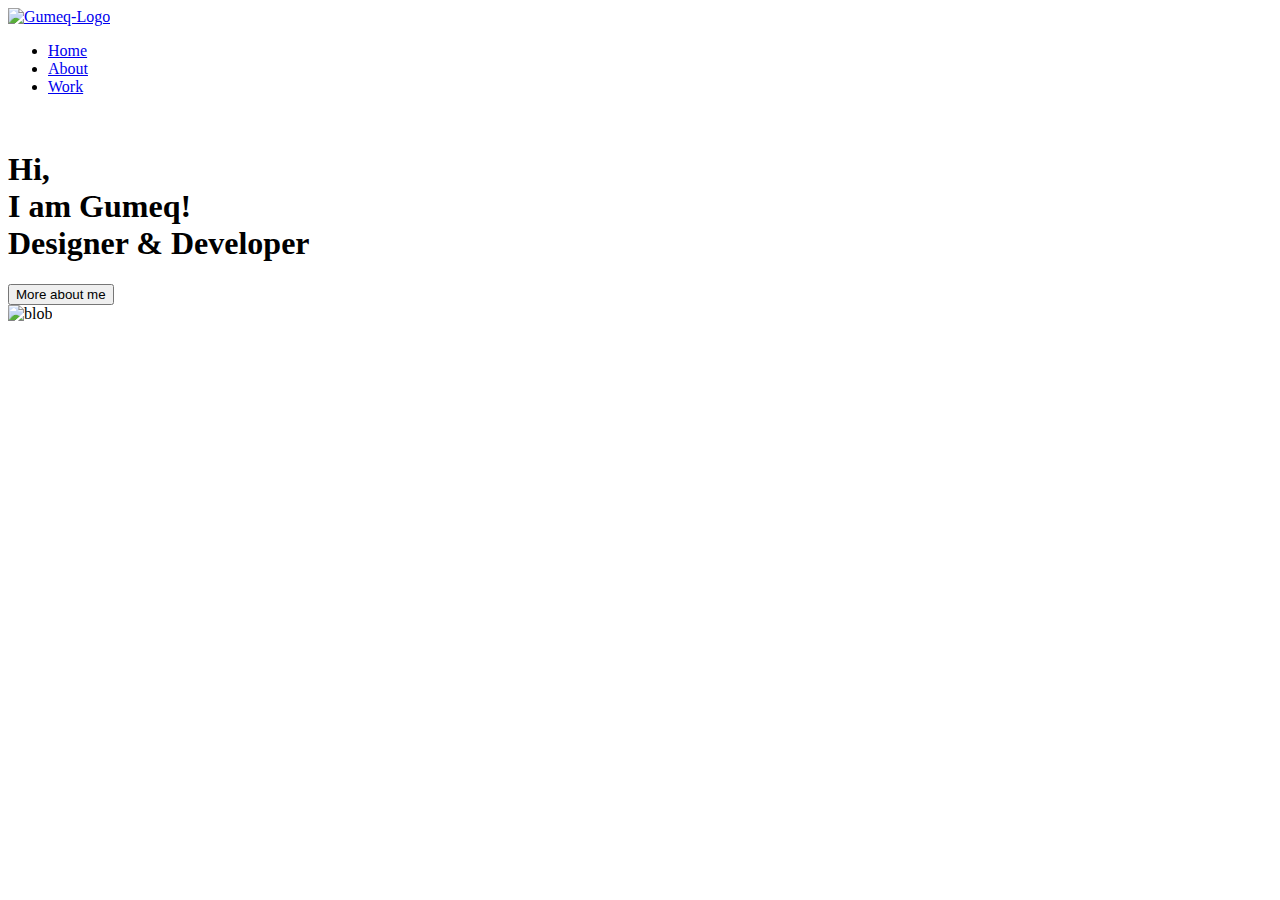
==== index.html @ 97b40e20 "creating index.html" ====
<!DOCTYPE html>
<html lang="en">
	<head>
		<meta charset="UTF-8" />
		<meta http-equiv="X-UA-Compatible" content="IE=edge" />
		<meta name="viewport" content="width=device-width, initial-scale=1.0" />
		<title>Document</title>
		<link rel="stylesheet" href="./css/style.css" />
		<link rel="preconnect" href="https://fonts.googleapis.com" />
		<link rel="preconnect" href="https://fonts.gstatic.com" crossorigin />
		<link
			href="https://fonts.googleapis.com/css2?family=Roboto:wght@300;400;500&display=swap"
			rel="stylesheet"
		/>
	</head>
	<body>
		<div class="container">
			<div class="navbar">
				<a href="./home.html"
					><img src="./photos/logo.png" alt="Gumeq-Logo" id="logo"
				/></a>
				<ul>
					<li>
						<a href="./index.html"> Home</a>
					</li>
					<li>
						<a href="./about.html">About</a>
					</li>
					<li>
						<a href="./work.html">Work</a>
					</li>
				</ul>
			</div>
			<br />
			<div class="main_content">
				<div>
					<h1>
						Hi,<br />I am
						<span id="gumeq">Gumeq</span>!<br />Designer & Developer
					</h1>
					<button
						id="learn"
						type="button"
						onclick="location.href='./about.html';"
					>
						More about me
					</button>
				</div>

				<img
					src="./photos/blob.png"
					alt="blob"
					id="blob"
					class="updown"
				/>
			</div>
		</div>

		<script>
			document.getElementById("learn");
		</script>
	</body>
</html>
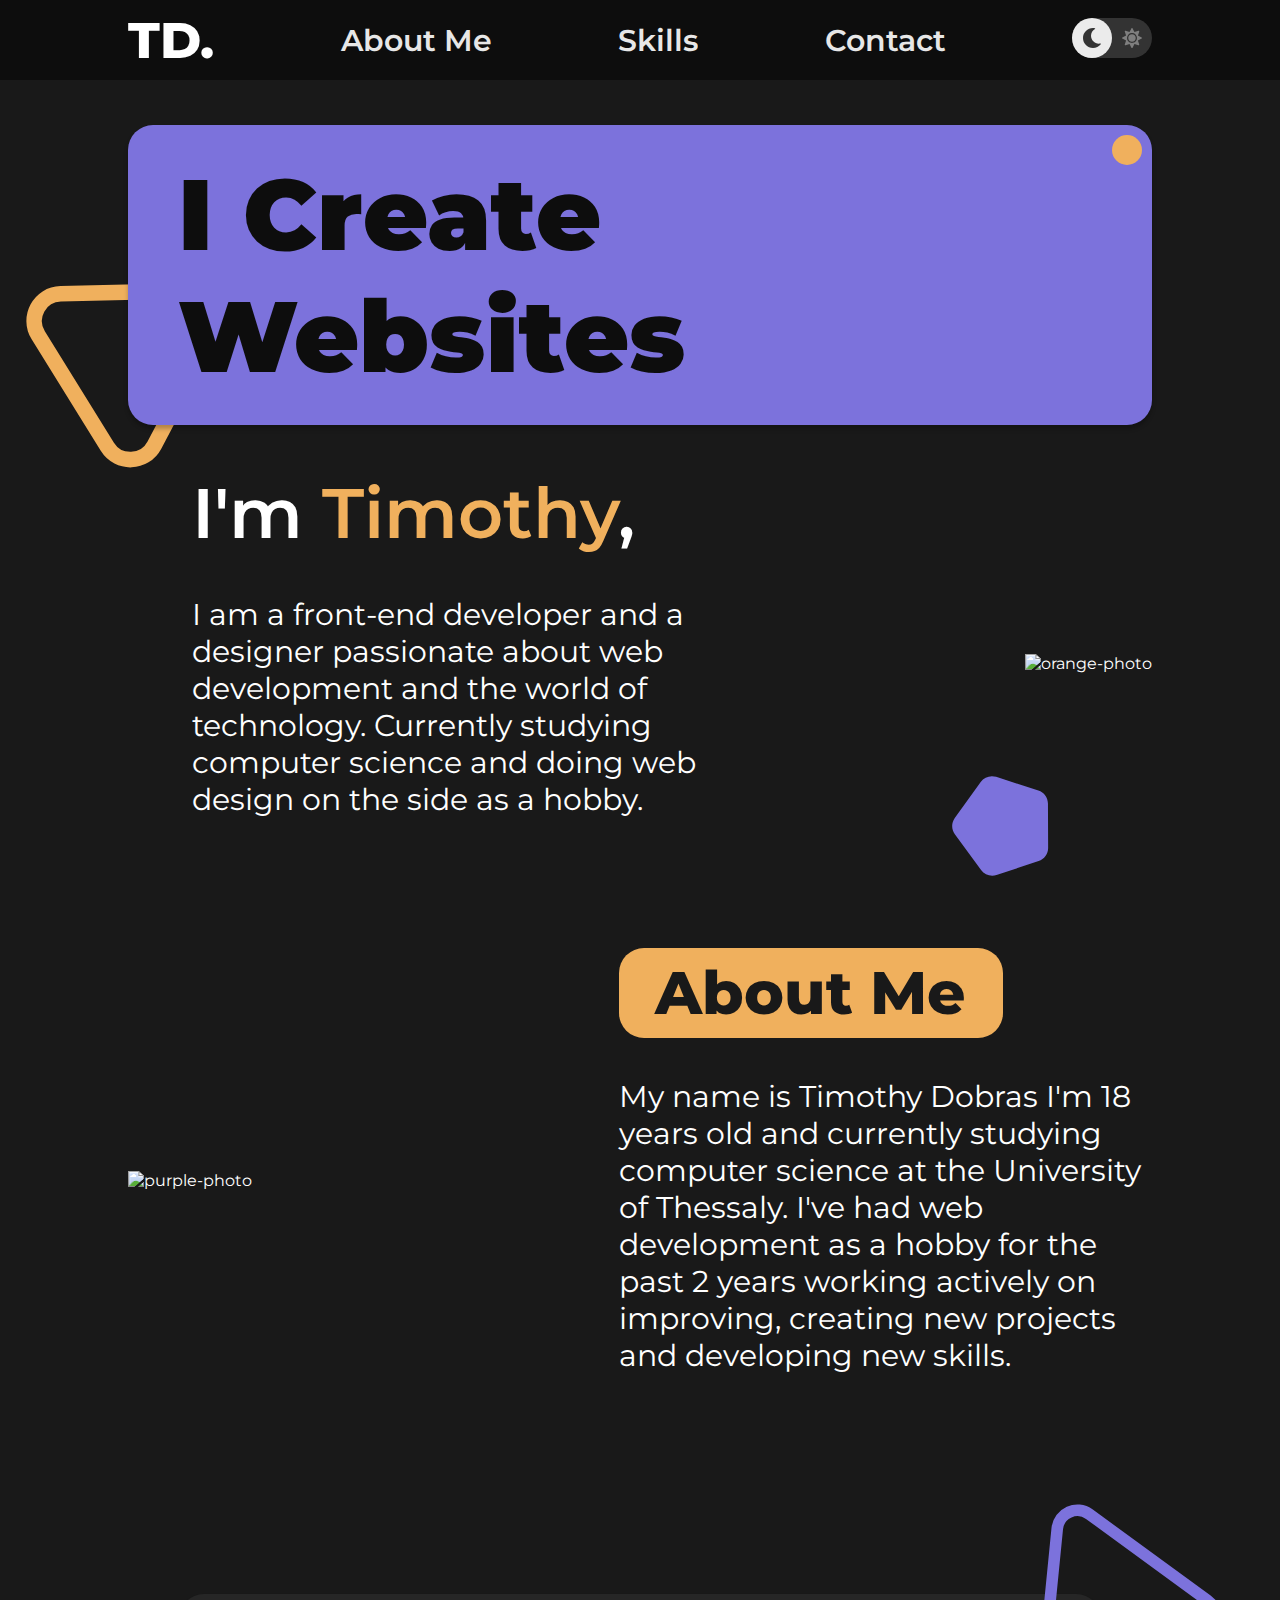
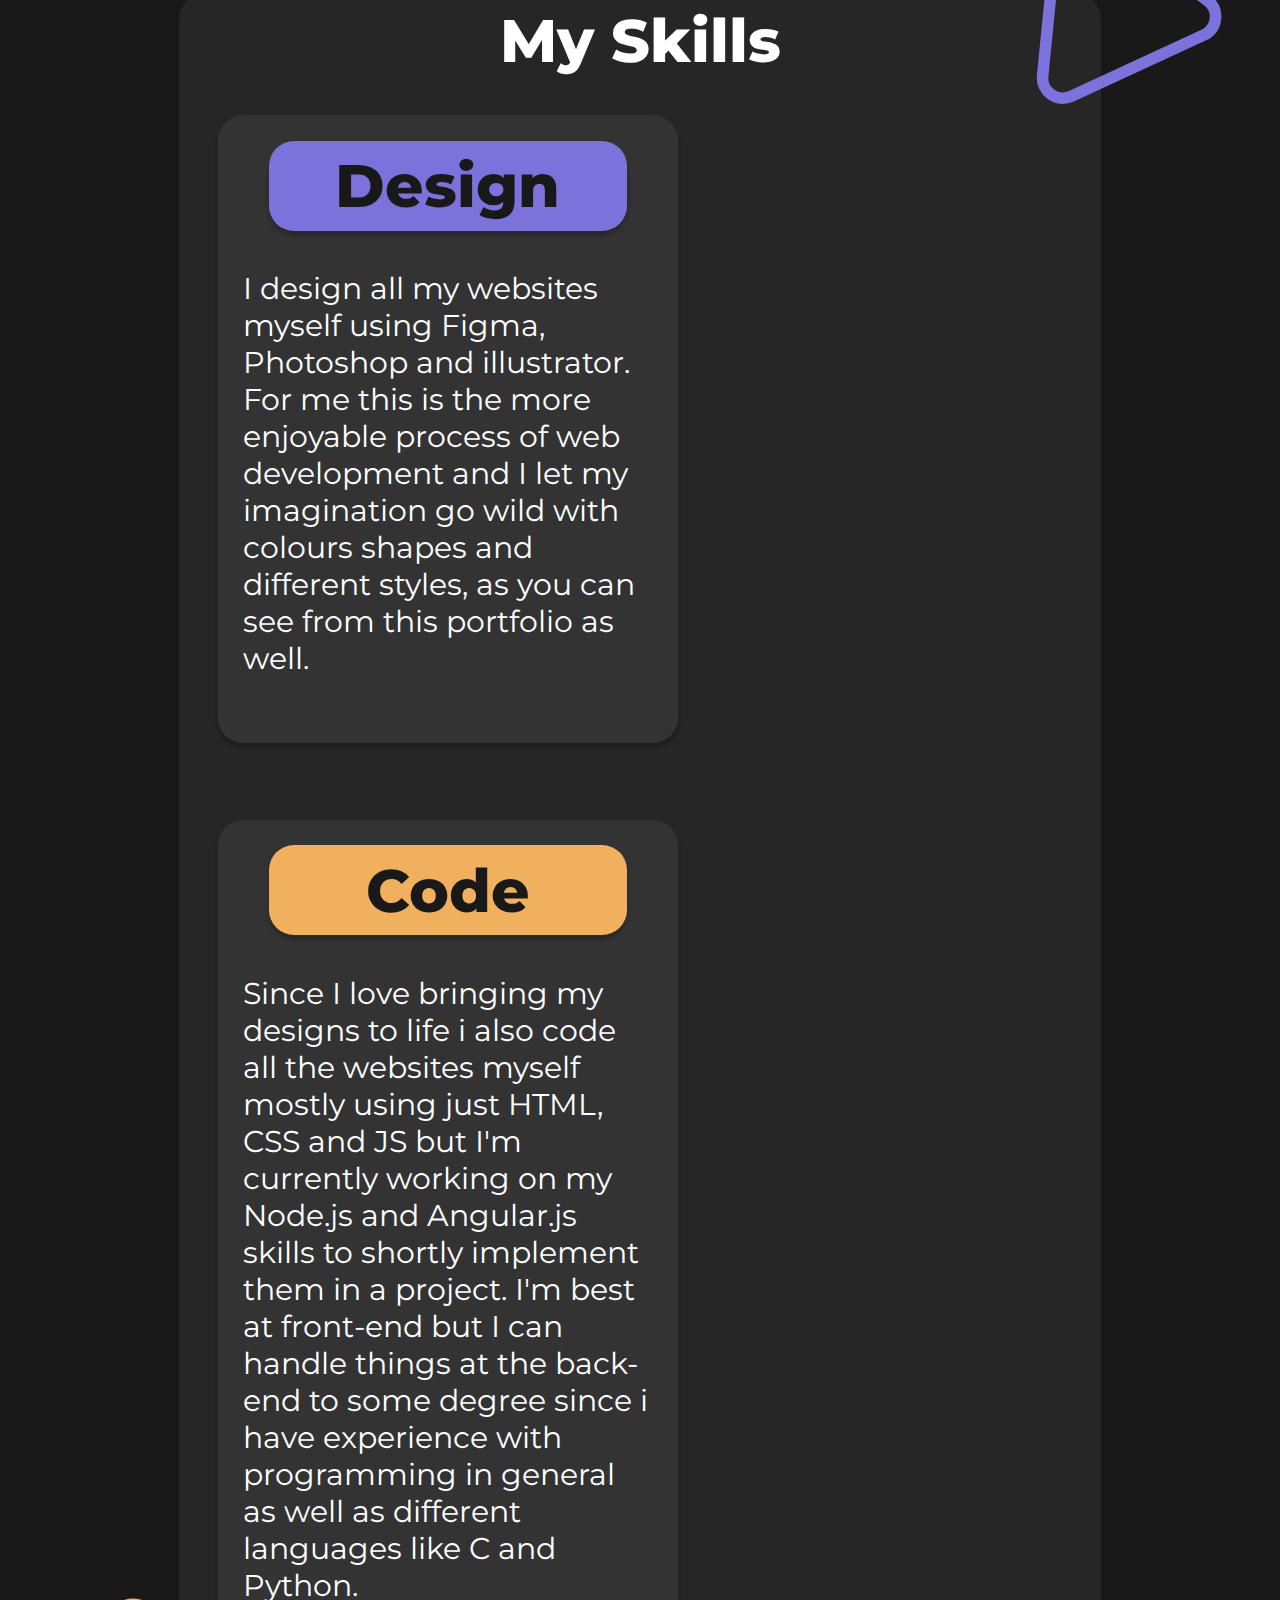
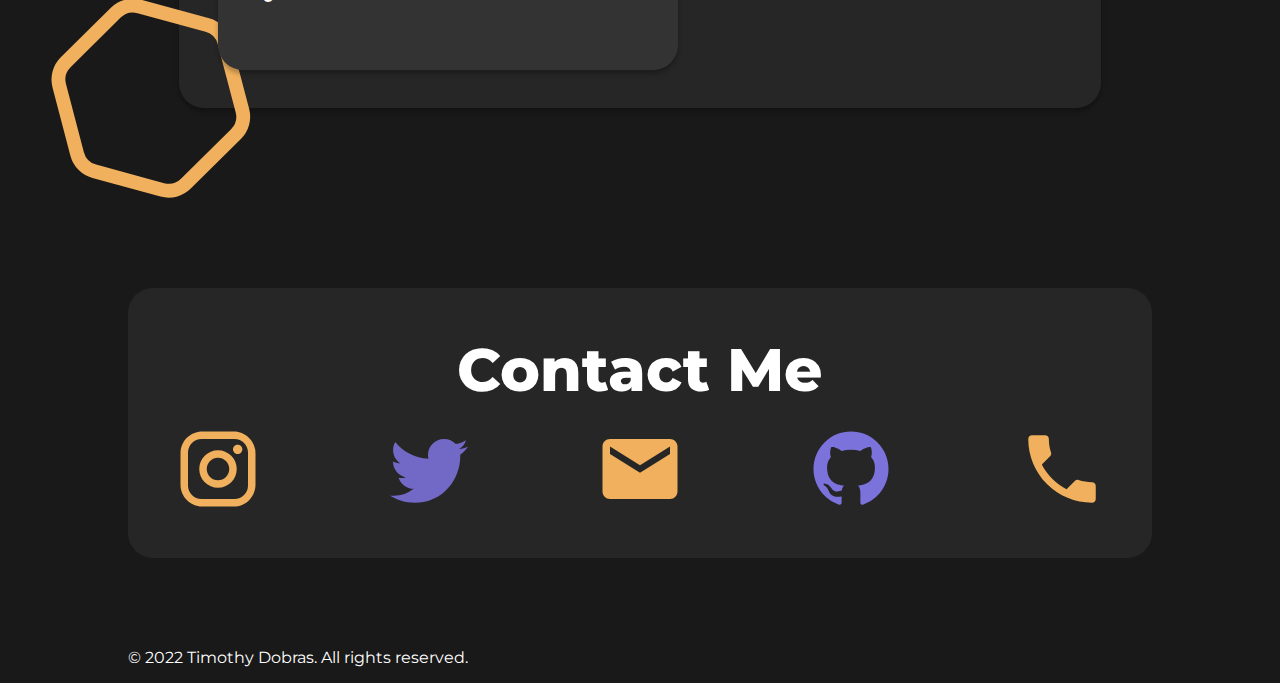
==== commit bc6bfb40: "Added some mobile versions" ====
--- a/index.html
+++ b/index.html
@@ -4,60 +4,203 @@
 		<meta charset="UTF-8" />
 		<meta http-equiv="X-UA-Compatible" content="IE=edge" />
 		<meta name="viewport" content="width=device-width, initial-scale=1.0" />
-		<title>Document</title>
-		<link rel="stylesheet" href="./css/style.css" />
+		<title>Timothy Dobras</title>
+		<link rel="stylesheet" href="style.css" />
 		<link rel="preconnect" href="https://fonts.googleapis.com" />
 		<link rel="preconnect" href="https://fonts.gstatic.com" crossorigin />
 		<link
-			href="https://fonts.googleapis.com/css2?family=Roboto:wght@300;400;500&display=swap"
+			href="https://fonts.googleapis.com/css2?family=Montserrat:ital,wght@0,100;0,200;0,300;0,400;0,500;0,600;0,700;0,800;0,900;1,100;1,200;1,300;1,400;1,500;1,600;1,700;1,800;1,900&display=swap"
 			rel="stylesheet"
 		/>
+		<meta name="viewport" content="width=device-width, initial-scale=1">
 	</head>
 	<body>
+		<img src="./dots.png" alt="dots" class="dots" />
+		<div class="navbar"id="top-of-page">
+			<div class="container flex-container">
+				<a href="#top-of-page" class="flex-item logo">TD.</a>
+				<a href="#about-me-link" class="flex-item nav-item">About Me</a>
+				<a href="#my-skills" class="flex-item nav-item">Skills</a>
+				<a href="#contact-me" class="flex-item nav-item">Contact</a>
+				<div class="dark-mode-switch">
+					<svg
+						width="80"
+						height="40"
+						viewBox="0 0 80 40"
+						fill="none"
+						xmlns="http://www.w3.org/2000/svg"
+					>
+						<rect width="80" height="40" rx="20" fill="black" />
+						<rect
+							width="80"
+							height="40"
+							rx="20"
+							fill="white"
+							fill-opacity="0.2"
+						/>
+						<path
+							d="M60.0005 16.25C57.934 16.25 56.2503 17.9336 56.2503 20C56.2503 22.0664 57.934 23.75 60.0005 23.75C62.067 23.75 63.7507 22.0664 63.7507 20C63.7507 17.9336 62.067 16.25 60.0005 16.25ZM69.626 19.3945L65.9266 17.5469L67.2352 13.625C67.411 13.0938 66.9071 12.5898 66.3797 12.7695L62.4576 14.0781L60.606 10.375C60.356 9.875 59.645 9.875 59.395 10.375L57.5472 14.0742L53.6213 12.7656C53.09 12.5898 52.5861 13.0937 52.7658 13.6211L54.0744 17.543L50.375 19.3945C49.875 19.6445 49.875 20.3555 50.375 20.6055L54.0744 22.4531L52.7658 26.3789C52.59 26.9102 53.0939 27.4141 53.6213 27.2344L57.5433 25.9258L59.3911 29.625C59.6411 30.125 60.3521 30.125 60.6021 29.625L62.4498 25.9258L66.3719 27.2344C66.9032 27.4102 67.4071 26.9062 67.2274 26.3789L65.9187 22.457L69.6181 20.6094C70.126 20.3555 70.126 19.6445 69.626 19.3945ZM63.5358 23.5352C61.5865 25.4844 58.4145 25.4844 56.4652 23.5352C54.5158 21.5859 54.5158 18.4141 56.4652 16.4648C58.4145 14.5156 61.5865 14.5156 63.5358 16.4648C65.4851 18.4141 65.4851 21.5859 63.5358 23.5352Z"
+							fill="#CCCCCC"
+							fill-opacity="0.5"
+						/>
+					</svg>
+					<svg
+						width="40"
+						height="40"
+						viewBox="0 0 40 40"
+						fill="none"
+						xmlns="http://www.w3.org/2000/svg"
+						id="active-switch"
+					>
+						<circle
+							cx="20"
+							cy="20"
+							r="20"
+							fill="white"
+							fill-opacity="0.9"
+						/>
+						<path
+							d="M21 30C24.0845 30 26.9015 28.5967 28.7679 26.2972C29.0439 25.957 28.7429 25.4601 28.3162 25.5413C23.4645 26.4653 19.0091 22.7454 19.0091 17.8478C19.0091 15.0266 20.5193 12.4324 22.9739 11.0355C23.3522 10.8202 23.2571 10.2466 22.8271 10.1672C22.2244 10.0561 21.6129 10.0001 21 10C15.4801 10 11 14.4731 11 20C11 25.5199 15.4731 30 21 30Z"
+							fill="#333333"
+						/>
+					</svg>
+				</div>
+			</div>
+		</div>
 		<div class="container">
-			<div class="navbar">
-				<a href="./home.html"
-					><img src="./photos/logo.png" alt="Gumeq-Logo" id="logo"
-				/></a>
-				<ul>
-					<li>
-						<a href="./index.html"> Home</a>
-					</li>
-					<li>
-						<a href="./about.html">About</a>
-					</li>
-					<li>
-						<a href="./work.html">Work</a>
-					</li>
-				</ul>
-			</div>
-			<br />
-			<div class="main_content">
-				<div>
-					<h1>
-						Hi,<br />I am
-						<span id="gumeq">Gumeq</span>!<br />Designer & Developer
-					</h1>
-					<button
-						id="learn"
-						type="button"
-						onclick="location.href='./about.html';"
-					>
-						More about me
-					</button>
-				</div>
-
+			<div class="purple-title">
+				<div class="main-title"><h1>I Create Websites</h1></div>
+				<svg
+					width="30"
+					height="30"
+					viewBox="0 0 30 30"
+					fill="none"
+					xmlns="http://www.w3.org/2000/svg"
+					class="orange-circle"
+				>
+					<circle
+						id="orange-ball"
+						cx="15"
+						cy="15"
+						r="15"
+						fill="#F0B05D"
+					/>
+				</svg>
+				<svg
+					width="258"
+					height="239"
+					viewBox="0 0 258 239"
+					fill="none"
+					xmlns="http://www.w3.org/2000/svg"
+					id="yellow-triangle"
+				>
+					<path
+						d="M243.388 62.2545C255.816 38.6365 238.298 10.3567 211.617 10.9649L44.7514 14.7683C17.6876 15.3852 1.53957 45.1769 15.795 68.1902L104.935 212.094C119.19 235.107 153.056 233.918 165.662 209.961L243.388 62.2545Z"
+						fill="#191919"
+						stroke="#F0B05D"
+						stroke-width="20"
+					/>
+				</svg>
+			</div>
+			<div class="main-info">
+				<div class="orange-text">
+					<h3>I'm <span id="name">Timothy</span>,</h2>
+					<h4 class="small-desc">
+						I am a front-end developer and a designer passionate
+						about web development and the world of technology.
+						Currently studying computer science and doing web design
+						on the side as a hobby.
+					</h4>
+				</div>
 				<img
-					src="./photos/blob.png"
-					alt="blob"
-					id="blob"
-					class="updown"
+					src="./Orange Photo.png"
+					alt="orange-photo"
+					id="orange-photo"
 				/>
-			</div>
+				<svg
+					width="175"
+					height="181"
+					viewBox="0 0 175 181"
+					fill="none"
+					xmlns="http://www.w3.org/2000/svg"
+					id="purple-pentagon"
+				>
+					<path
+						d="M52.5767 10.7443C58.9116 1.94845 70.1931 -1.76289 80.5128 1.55398L156.953 26.1226C167.257 29.4345 174.26 39.001 174.303 49.8243L174.621 130.194C174.664 141.028 167.725 150.656 157.434 154.042L81.2107 179.117C70.9198 182.503 59.6195 178.875 53.2223 170.132L5.76312 105.27C-0.628125 96.5348 -0.672661 84.6792 5.65277 75.8965L52.5767 10.7443Z"
+						fill="#7C72DC"
+					/>
+				</svg>
+			</div>
+			<div class="about-me" id="about-me-link">
+				<img src="./Purple Photo.png" alt="purple-photo" class="purple-photo"/>
+				<div class="about-me-text">
+					<div class="about-me-title">
+						<h2>About Me</h2>
+					</div>
+					<h4>
+						My name is Timothy Dobras I'm 18 years old and currently studying computer science at the University of Thessaly. I've had web development as a hobby for the past 2 years working actively on improving, creating new projects and developing new skills.
+					</h4>
+				</div>
+			</div>
+			<div class="my-skills" id="my-skills">
+				<h2 id= "skills">My Skills</h2>
+				<svg width="319" height="345" viewBox="0 0 319 345" fill="none" xmlns="http://www.w3.org/2000/svg" id="triangle-purple">
+<path d="M60.071 331.616L288.461 226.044C312.687 214.846 315.968 181.743 294.413 166.006L91.1976 17.6456C69.3335 1.68342 38.4015 15.5222 35.7308 42.4609L10.5563 296.393C7.88559 323.332 35.4984 342.975 60.071 331.616Z" stroke="#7C72DC" stroke-width="20"/>
+</svg>
+<svg width="286" height="287" viewBox="0 0 286 287" fill="none" xmlns="http://www.w3.org/2000/svg"id="orange-hexagon">
+<path d="M223.853 38.8397L126.302 12.1634C114.24 8.86507 101.336 12.252 92.4483 21.0483L20.5706 92.1916C11.6834 100.988 8.16415 113.857 11.3384 125.952L37.0115 223.772C40.1858 235.866 49.5713 245.349 61.6328 248.647L159.184 275.324C171.245 278.622 184.15 275.235 193.037 266.439L264.915 195.295C273.802 186.499 277.321 173.629 274.147 161.535L248.474 63.7152C245.3 51.6205 235.914 42.138 223.853 38.8397Z" stroke="#F0B05D" stroke-width="20"/>
+</svg>
+				<div class="cards">
+					<div class="card">
+						<div class="design">
+							<h2>Design</h2>
+						</div>
+						<h4>
+								I design all my websites myself using Figma, Photoshop and illustrator. For me this is the more enjoyable process of web development and I let my imagination go wild with colours shapes and different styles, as you can see from this portfolio as well.
+							</h4>
+					</div>
+					<div class="card">
+						<div class="code">
+							<h2>Code</h2>
+						</div>
+						<h4>
+								Since I love bringing my designs to life i also code all the websites myself mostly using just HTML, CSS and JS but I'm currently working on my Node.js and Angular.js skills to shortly implement them in a project.
+								I'm best at front-end but I can handle things at the back-end to some degree since i have experience with programming in general as well as different languages like C and Python.
+							</h4>
+					</div>
+				</div>
+			</div>
+			<div class="contact" id="contact-me">
+				<h2 id="contact">Contact Me</h2>
+				<div class="socials">
+					<a href="https://www.instagram.com/timos_dobras/" target="_blank">
+						<svg width="200" height="200" viewBox="0 0 200 200" fill="none" xmlns="http://www.w3.org/2000/svg" class="social">
+<path d="M65 16.6667H135C161.667 16.6667 183.333 38.3334 183.333 65.0001V135C183.333 147.819 178.241 160.113 169.177 169.177C160.113 178.241 147.819 183.333 135 183.333H65C38.3333 183.333 16.6667 161.667 16.6667 135V65.0001C16.6667 52.1813 21.7589 39.8875 30.8232 30.8233C39.8874 21.759 52.1812 16.6667 65 16.6667V16.6667ZM63.3333 33.3334C55.3768 33.3334 47.7462 36.4941 42.1201 42.1202C36.494 47.7463 33.3333 55.3769 33.3333 63.3334V136.667C33.3333 153.25 46.75 166.667 63.3333 166.667H136.667C144.623 166.667 152.254 163.506 157.88 157.88C163.506 152.254 166.667 144.623 166.667 136.667V63.3334C166.667 46.7501 153.25 33.3334 136.667 33.3334H63.3333ZM143.75 45.8334C146.513 45.8334 149.162 46.9309 151.116 48.8844C153.069 50.8379 154.167 53.4874 154.167 56.2501C154.167 59.0128 153.069 61.6623 151.116 63.6158C149.162 65.5693 146.513 66.6668 143.75 66.6668C140.987 66.6668 138.338 65.5693 136.384 63.6158C134.431 61.6623 133.333 59.0128 133.333 56.2501C133.333 53.4874 134.431 50.8379 136.384 48.8844C138.338 46.9309 140.987 45.8334 143.75 45.8334ZM100 58.3334C111.051 58.3334 121.649 62.7233 129.463 70.5373C137.277 78.3513 141.667 88.9494 141.667 100C141.667 111.051 137.277 121.649 129.463 129.463C121.649 137.277 111.051 141.667 100 141.667C88.9493 141.667 78.3512 137.277 70.5372 129.463C62.7232 121.649 58.3333 111.051 58.3333 100C58.3333 88.9494 62.7232 78.3513 70.5372 70.5373C78.3512 62.7233 88.9493 58.3334 100 58.3334V58.3334ZM100 75.0001C93.3696 75.0001 87.0107 77.634 82.3223 82.3224C77.6339 87.0108 75 93.3697 75 100C75 106.631 77.6339 112.989 82.3223 117.678C87.0107 122.366 93.3696 125 100 125C106.63 125 112.989 122.366 117.678 117.678C122.366 112.989 125 106.631 125 100C125 93.3697 122.366 87.0108 117.678 82.3224C112.989 77.634 106.63 75.0001 100 75.0001Z" fill="#F0B05D"/>
+</svg>
+</a>
+					<a href="https://twitter.com/gumektv" target="_blank">
+						<svg width="200" height="200" viewBox="0 0 200 200" fill="none" xmlns="http://www.w3.org/2000/svg" class="social">
+<path d="M187.167 49.9999C180.75 52.9166 173.833 54.8333 166.667 55.7499C174 51.3333 179.667 44.3333 182.333 35.9166C175.417 40.0833 167.75 42.9999 159.667 44.6666C153.083 37.4999 143.833 33.3333 133.333 33.3333C113.75 33.3333 97.75 49.3333 97.75 69.0833C97.75 71.9166 98.0833 74.6666 98.6667 77.2499C69 75.7499 42.5833 61.4999 25 39.9166C21.9167 45.1666 20.1667 51.3333 20.1667 57.8333C20.1667 70.2499 26.4167 81.2499 36.0833 87.4999C30.1667 87.4999 24.6667 85.8333 19.8333 83.3333V83.5832C19.8333 100.917 32.1667 115.417 48.5 118.667C43.2561 120.102 37.7508 120.301 32.4167 119.25C34.6801 126.354 39.1128 132.57 45.0918 137.024C51.0708 141.479 58.2954 143.947 65.75 144.083C53.1136 154.087 37.45 159.494 21.3333 159.417C18.5 159.417 15.6667 159.25 12.8333 158.917C28.6667 169.083 47.5 175 67.6667 175C133.333 175 169.417 120.5 169.417 73.2499C169.417 71.6666 169.417 70.1666 169.333 68.5832C176.333 63.5832 182.333 57.2499 187.167 49.9999V49.9999Z" fill="#7268C6"/>
+</svg>
+					</a>
+					<a href="#" target="_blank">
+<svg width="200" height="200" viewBox="0 0 200 200" fill="none" xmlns="http://www.w3.org/2000/svg" class="social">
+<path d="M166.667 66.6666L100 108.333L33.3333 66.6666V49.9999L100 91.6666L166.667 49.9999V66.6666ZM166.667 33.3333H33.3333C24.0833 33.3333 16.6667 40.7499 16.6667 49.9999V150C16.6667 154.42 18.4226 158.659 21.5482 161.785C24.6738 164.911 28.913 166.667 33.3333 166.667H166.667C171.087 166.667 175.326 164.911 178.452 161.785C181.577 158.659 183.333 154.42 183.333 150V49.9999C183.333 45.5796 181.577 41.3404 178.452 38.2148C175.326 35.0892 171.087 33.3333 166.667 33.3333V33.3333Z" fill="#F0B05D"/>
+</svg>
+					</a>
+					<a href="https://github.com/Gumeq" target="_blank">
+<svg width="200" height="200" viewBox="0 0 200 200" fill="none" xmlns="http://www.w3.org/2000/svg" class="social">
+<path d="M100 16.6667C89.0565 16.6667 78.2202 18.8222 68.1097 23.0101C57.9993 27.198 48.8127 33.3363 41.0744 41.0745C25.4464 56.7025 16.6667 77.8987 16.6667 100C16.6667 136.833 40.5833 168.083 73.6667 179.167C77.8333 179.833 79.1667 177.25 79.1667 175V160.917C56.0833 165.917 51.1667 149.75 51.1667 149.75C47.3333 140.083 41.9167 137.5 41.9167 137.5C34.3333 132.333 42.5 132.5 42.5 132.5C50.8333 133.083 55.25 141.083 55.25 141.083C62.5 153.75 74.75 150 79.5 148C80.25 142.583 82.4167 138.917 84.75 136.833C66.25 134.75 46.8333 127.583 46.8333 95.8334C46.8333 86.5834 50 79.1667 55.4167 73.2501C54.5833 71.1667 51.6667 62.5001 56.25 51.2501C56.25 51.2501 63.25 49.0001 79.1667 59.7501C85.75 57.9167 92.9167 57.0001 100 57.0001C107.083 57.0001 114.25 57.9167 120.833 59.7501C136.75 49.0001 143.75 51.2501 143.75 51.2501C148.333 62.5001 145.417 71.1667 144.583 73.2501C150 79.1667 153.167 86.5834 153.167 95.8334C153.167 127.667 133.667 134.667 115.083 136.75C118.083 139.333 120.833 144.417 120.833 152.167V175C120.833 177.25 122.167 179.917 126.417 179.167C159.5 168 183.333 136.833 183.333 100C183.333 89.0566 181.178 78.2203 176.99 68.1098C172.802 57.9993 166.664 48.8127 158.926 41.0745C151.187 33.3363 142.001 27.198 131.89 23.0101C121.78 18.8222 110.944 16.6667 100 16.6667V16.6667Z" fill="#7C72DC"/>
+</svg>
+					</a>
+					<a href="#" target="_blank">
+<svg width="200" height="200" viewBox="0 0 200 200" fill="none" xmlns="http://www.w3.org/2000/svg" class=social>
+<path d="M55.1667 89.9167C67.1667 113.5 86.5 132.833 110.083 144.833L128.417 126.5C130.75 124.167 134 123.5 136.917 124.417C146.25 127.5 156.25 129.167 166.667 129.167C168.877 129.167 170.996 130.045 172.559 131.607C174.122 133.17 175 135.29 175 137.5V166.667C175 168.877 174.122 170.996 172.559 172.559C170.996 174.122 168.877 175 166.667 175C129.094 175 93.0609 160.074 66.4932 133.507C39.9256 106.939 25 70.9057 25 33.3333C25 31.1232 25.878 29.0036 27.4408 27.4408C29.0036 25.878 31.1232 25 33.3333 25H62.5C64.7101 25 66.8298 25.878 68.3926 27.4408C69.9554 29.0036 70.8333 31.1232 70.8333 33.3333C70.8333 43.75 72.5 53.75 75.5833 63.0833C76.5 66 75.8333 69.25 73.5 71.5833L55.1667 89.9167Z" fill="#F0B05D"/>
+</svg>
+					</a>
+</div>
+			</div>
+			<footer><p>© 2022 Timothy Dobras. All rights reserved.</p></footer>
 		</div>
-
-		<script>
-			document.getElementById("learn");
-		</script>
 	</body>
 </html>
--- a/style.css
+++ b/style.css
@@ -0,0 +1,742 @@
+:root {
+	--background-color: #191919;
+	--navbar-black: #0d0d0d;
+	--black-higher: linear-gradient(
+			0deg,
+			rgba(255, 255, 255, 0.15),
+			rgba(255, 255, 255, 0.15)
+		),
+		#000000;
+	--black-even-higher: linear-gradient(
+			0deg,
+			rgba(255, 255, 255, 0.2),
+			rgba(255, 255, 255, 0.2)
+		),
+		#000000;
+	--text-color: #ffffff;
+	--purple-accent: #7c72dc;
+	--orange-accent: #f0b05d;
+}
+html {
+	scroll-behavior: smooth;
+}
+body {
+	background-color: var(--background-color);
+	font-family: "Montserrat", sans-serif;
+	margin: 0;
+	padding: 0;
+	color: white;
+}
+html,
+body {
+	max-width: 100%;
+	overflow-x: hidden;
+}
+@media only screen and (max-width: 768px) {
+	.navbar {
+		height: 80px;
+		width: 100vw;
+		background-color: var(--navbar-black);
+		z-index: 3;
+	}
+	.container {
+		width: 90%;
+		height: 100%;
+		margin: 0 auto;
+		position: relative;
+	}
+	.dots {
+		position: fixed;
+		top: 0px;
+		left: 0;
+		z-index: -1;
+		width: 100vw;
+		opacity: 0;
+	}
+	.logo {
+		font-size: 35px;
+		font-weight: 800;
+		text-decoration: none;
+		color: var(--text-color);
+	}
+	.nav-item {
+		font-size: 15px;
+		font-weight: 600;
+		text-decoration: none;
+		color: var(--text-color);
+		opacity: 90%;
+	}
+	.flex-container {
+		display: flex;
+		flex-direction: row;
+		justify-content: space-between;
+		align-items: center;
+	}
+	.flex-item {
+		flex: none;
+	}
+	.purple-title {
+		margin-top: 5vh;
+		margin-bottom: 10vh;
+		height: 200px;
+		background: #7c72dc;
+		box-shadow: 0px 4px 4px rgba(0, 0, 0, 0.25);
+		border-radius: 25px;
+		position: relative;
+		color: var(--navbar-black);
+	}
+	.main-title {
+		position: absolute;
+		top: 50%;
+		transform: translate(0, -50%);
+	}
+	h1 {
+		width: 50%;
+		font-size: 50px;
+		font-weight: 900;
+		margin-left: 50px;
+	}
+	.orange-circle {
+		position: absolute;
+		right: 10px;
+		top: 10px;
+	}
+	.dark-mode-switch {
+		position: relative;
+	}
+	#active-switch {
+		position: absolute;
+		left: 0;
+	}
+	#yellow-triangle {
+		position: absolute;
+		z-index: -1;
+		left: -20%;
+		top: 30%;
+		width: 200px;
+		height: 200px;
+	}
+
+	h3 {
+		font-weight: 600;
+		font-size: 30px;
+		margin: 0;
+		padding: 0;
+	}
+	.main-info {
+		display: flex;
+		justify-content: space-between;
+		align-items: center;
+		margin-bottom: 10vh;
+	}
+	.orange-text {
+		margin: 0 2vw;
+	}
+	#name {
+		color: var(--orange-accent);
+	}
+	h4 {
+		font-weight: normal;
+		font-size: 18px;
+	}
+	.small-desc {
+		font-weight: normal;
+		font-size: 18px;
+		width: 50vw;
+	}
+	#orange-photo {
+		max-width: 30vw;
+		height: auto;
+	}
+	#purple-pentagon {
+		position: absolute;
+		bottom: 15vh;
+		right: 0vw;
+		z-index: -1;
+		height: 100px;
+		width: 100px;
+	}
+	.purple-photo {
+		width: 80vw;
+		height: auto;
+	}
+	.about-me {
+		margin-bottom: 20vh;
+		display: flex;
+		flex-direction: column;
+		align-items: center;
+		justify-content: center;
+	}
+	.about-me-title {
+		width: 80vw;
+		height: 8vh;
+		background-color: var(--orange-accent);
+		border-radius: 25px;
+		font-weight: 800;
+		font-size: 40px;
+		color: var(--background-color);
+		display: flex;
+		align-items: center;
+		justify-content: center;
+	}
+	h2 {
+		font-weight: 800;
+		font-size: 40px;
+		margin: 0;
+	}
+	.about-me-text {
+		width: 80vw;
+		margin: 0 auto;
+	}
+	#skills {
+		padding-top: 10px;
+		text-align: center;
+	}
+	.my-skills {
+		background: var(--black-higher);
+		box-shadow: 0px 4px 4px rgba(0, 0, 0, 0.25);
+		border-radius: 25px;
+		position: relative;
+		width: 90%;
+		margin: 0 auto 20vh auto;
+	}
+	.card {
+		margin: 3vw;
+		height: auto;
+		width: auto;
+		box-shadow: 0px 4px 4px rgba(0, 0, 0, 0.25);
+		border-radius: 25px;
+		background: var(--black-even-higher);
+		text-align: left;
+		padding: 4vw;
+		z-index: 3;
+	}
+	.cards {
+		display: flex;
+		flex-direction: column;
+	}
+	.design {
+		background-color: var(--purple-accent);
+		height: 8vh;
+		width: 50vw;
+		box-shadow: 0px 4px 4px rgba(0, 0, 0, 0.25);
+		border-radius: 25px;
+		display: flex;
+		align-items: center;
+		justify-content: center;
+		color: var(--background-color);
+		margin: 0 auto;
+	}
+	.code {
+		background-color: var(--orange-accent);
+		height: 8vh;
+		width: 50vw;
+		box-shadow: 0px 4px 4px rgba(0, 0, 0, 0.25);
+		border-radius: 25px;
+		color: var(--background-color);
+		display: flex;
+		align-items: center;
+		justify-content: center;
+		margin: 0 auto;
+	}
+	#triangle-purple {
+		position: absolute;
+		top: -6vh;
+		right: -22vw;
+		height: 200px;
+		width: 200px;
+	}
+	#orange-hexagon {
+		position: absolute;
+		bottom: -10vw;
+		left: -10vw;
+		height: 200px;
+		width: 200px;
+	}
+	.contact {
+		background: var(--black-higher);
+		text-align: center;
+		padding: 5vh;
+		margin-bottom: 10vh;
+		height: auto;
+		border-radius: 25px;
+	}
+	#contact {
+		margin-bottom: 2vh;
+	}
+	.socials {
+		display: flex;
+		justify-content: space-between;
+		flex-wrap: wrap;
+	}
+	.social {
+		height: 10vh;
+		width: 10vh;
+	}
+}
+@media only screen and (min-width: 768px) {
+	.navbar {
+		height: 80px;
+		width: 100vw;
+		background-color: var(--navbar-black);
+		z-index: 3;
+	}
+	.container {
+		width: 90%;
+		height: 100%;
+		margin: 0 auto;
+		position: relative;
+	}
+	.dots {
+		position: fixed;
+		top: 0px;
+		left: 0;
+		z-index: -1;
+		width: 100vw;
+	}
+	.logo {
+		font-size: 50px;
+		font-weight: 800;
+		text-decoration: none;
+		color: var(--text-color);
+	}
+	.nav-item {
+		font-size: 25px;
+		font-weight: 600;
+		text-decoration: none;
+		color: var(--text-color);
+		opacity: 90%;
+	}
+	.flex-container {
+		display: flex;
+		flex-direction: row;
+		justify-content: space-between;
+		align-items: center;
+	}
+	.flex-item {
+		flex: none;
+	}
+	.purple-title {
+		margin-top: 5vh;
+		margin-bottom: 10vh;
+		height: 250px;
+		background: #7c72dc;
+		box-shadow: 0px 4px 4px rgba(0, 0, 0, 0.25);
+		border-radius: 25px;
+		position: relative;
+		color: var(--navbar-black);
+	}
+	.main-title {
+		position: absolute;
+		top: 50%;
+		transform: translate(0, -50%);
+	}
+	h1 {
+		width: 50%;
+		font-size: 65px;
+		font-weight: 900;
+		margin-left: 50px;
+	}
+	.orange-circle {
+		position: absolute;
+		right: 10px;
+		top: 10px;
+	}
+	.dark-mode-switch {
+		position: relative;
+	}
+	#active-switch {
+		position: absolute;
+		left: 0;
+	}
+	#yellow-triangle {
+		position: absolute;
+		z-index: -1;
+		left: -10vw;
+		bottom: -10vh;
+		width: 200px;
+		height: 200px;
+	}
+
+	h3 {
+		font-weight: 600;
+		font-size: 50px;
+		margin: 0;
+		padding: 0;
+	}
+	.main-info {
+		display: flex;
+		justify-content: space-between;
+		align-items: center;
+		margin-bottom: 10vh;
+		position: relative;
+	}
+	.orange-text {
+		margin: 0 2vw;
+	}
+	#name {
+		color: var(--orange-accent);
+	}
+	h4 {
+		font-weight: normal;
+		font-size: 25px;
+	}
+	.small-desc {
+		font-weight: normal;
+		font-size: 25px;
+		width: 40vw;
+	}
+	#orange-photo {
+		max-width: 30vw;
+		height: auto;
+	}
+	#purple-pentagon {
+		position: absolute;
+		bottom: -4vh;
+		right: -4vw;
+		z-index: -1;
+		height: 100px;
+		width: 100px;
+	}
+	.purple-photo {
+		width: 40vw;
+		height: auto;
+	}
+	.about-me {
+		margin-bottom: 20vh;
+		align-items: center;
+		display: flex;
+	}
+	.about-me-title {
+		width: 40vw;
+		height: 10vh;
+		background-color: var(--orange-accent);
+		border-radius: 25px;
+		font-weight: 800;
+		display: flex;
+		align-self: flex-start;
+		justify-content: center;
+		align-items: center;
+		color: var(--background-color);
+	}
+	h2 {
+		font-weight: 800;
+		font-size: 40px;
+		margin: 0;
+	}
+	.about-me-text {
+		width: 80vw;
+		margin-left: 5vw;
+	}
+	#skills {
+		padding-top: 10px;
+		text-align: center;
+	}
+	.my-skills {
+		background: var(--black-higher);
+		box-shadow: 0px 4px 4px rgba(0, 0, 0, 0.25);
+		border-radius: 25px;
+		position: relative;
+		width: 90%;
+		margin: 0 auto 20vh auto;
+	}
+	.card {
+		margin: 3vw;
+		height: auto;
+		width: auto;
+		box-shadow: 0px 4px 4px rgba(0, 0, 0, 0.25);
+		border-radius: 25px;
+		background: var(--black-even-higher);
+		text-align: left;
+		padding: 4vw;
+		z-index: 3;
+	}
+	.cards {
+		display: flex;
+		flex-direction: column;
+	}
+	.design {
+		background-color: var(--purple-accent);
+		height: 8vh;
+		width: 50vw;
+		box-shadow: 0px 4px 4px rgba(0, 0, 0, 0.25);
+		border-radius: 25px;
+		display: flex;
+		align-items: center;
+		justify-content: center;
+		color: var(--background-color);
+		margin: 0 auto;
+	}
+	.code {
+		background-color: var(--orange-accent);
+		height: 8vh;
+		width: 50vw;
+		box-shadow: 0px 4px 4px rgba(0, 0, 0, 0.25);
+		border-radius: 25px;
+		color: var(--background-color);
+		display: flex;
+		align-items: center;
+		justify-content: center;
+		margin: 0 auto;
+	}
+	#triangle-purple {
+		position: absolute;
+		top: -6vh;
+		right: -10vw;
+		height: 200px;
+		width: 200px;
+	}
+	#orange-hexagon {
+		position: absolute;
+		bottom: -10vw;
+		left: -10vw;
+		height: 200px;
+		width: 200px;
+	}
+	.contact {
+		background: var(--black-higher);
+		text-align: center;
+		padding: 5vh;
+		margin-bottom: 10vh;
+		height: auto;
+		border-radius: 25px;
+	}
+	#contact {
+		margin-bottom: 2vh;
+	}
+	.socials {
+		display: flex;
+		justify-content: space-between;
+		flex-wrap: wrap;
+	}
+	.social {
+		height: 10vh;
+		width: 10vh;
+	}
+}
+
+@media only screen and (min-width: 1200px) {
+	.navbar {
+		height: 80px;
+		width: 100vw;
+		background-color: var(--navbar-black);
+		z-index: 3;
+	}
+	.container {
+		width: 80%;
+		height: 100%;
+		margin: 0 auto;
+	}
+	.dots {
+		position: fixed;
+		top: -50px;
+		left: 0;
+		z-index: -1;
+		width: 100vw;
+	}
+	.logo {
+		font-size: 50px;
+		font-weight: 800;
+		text-decoration: none;
+		color: var(--text-color);
+	}
+	.nav-item {
+		font-size: 30px;
+		font-weight: 600;
+		text-decoration: none;
+		color: var(--text-color);
+		opacity: 90%;
+	}
+	.flex-container {
+		display: flex;
+		flex-direction: row;
+		justify-content: space-between;
+		align-items: center;
+	}
+	.flex-item {
+		flex: none;
+	}
+	.purple-title {
+		margin-top: 5vh;
+		margin-bottom: 5vh;
+		height: 300px;
+		background: #7c72dc;
+		box-shadow: 0px 4px 4px rgba(0, 0, 0, 0.25);
+		border-radius: 25px;
+		position: relative;
+		color: var(--navbar-black);
+	}
+	.main-title {
+		position: absolute;
+		top: 50%;
+		transform: translate(0, -50%);
+	}
+	h1 {
+		width: 50%;
+		font-size: 100px;
+		font-weight: 900;
+		margin-left: 50px;
+	}
+	.orange-circle {
+		position: absolute;
+		right: 10px;
+		top: 10px;
+	}
+	.dark-mode-switch {
+		position: relative;
+	}
+	#active-switch {
+		position: absolute;
+		left: 0;
+	}
+	#yellow-triangle {
+		position: absolute;
+		z-index: -1;
+		left: -10%;
+		top: 50%;
+	}
+
+	h3 {
+		font-weight: 600;
+		font-size: 70px;
+		margin: 0;
+		padding: 0;
+	}
+	.main-info {
+		display: flex;
+		justify-content: space-between;
+		align-items: center;
+		margin-bottom: 10vh;
+	}
+	.orange-text {
+		margin: 0 5vw;
+	}
+	#name {
+		color: var(--orange-accent);
+	}
+	h4 {
+		font-weight: normal;
+		font-size: 30px;
+	}
+	.small-desc {
+		font-weight: normal;
+		font-size: 30px;
+		width: 40vw;
+	}
+	#orange-photo {
+		max-width: 30vw;
+		height: auto;
+	}
+	#purple-pentagon {
+		position: absolute;
+		bottom: -2vh;
+		right: 8vw;
+		z-index: -1;
+	}
+	.about-me {
+		margin-bottom: 20vh;
+		align-items: center;
+		display: flex;
+	}
+	.about-me-title {
+		width: 30vw;
+		height: 10vh;
+		background-color: var(--orange-accent);
+		border-radius: 25px;
+		font-weight: 800;
+		font-size: 70px;
+		display: flex;
+		align-self: flex-start;
+		justify-content: center;
+		align-items: center;
+		color: var(--background-color);
+	}
+	h2 {
+		font-weight: 800;
+		font-size: 60px;
+		margin: 0;
+	}
+	.about-me-text {
+		width: 50vw;
+		margin: 0 0 0 5vw;
+	}
+	#skills {
+		padding-top: 10px;
+		text-align: center;
+	}
+	.my-skills {
+		background: var(--black-higher);
+		box-shadow: 0px 4px 4px rgba(0, 0, 0, 0.25);
+		border-radius: 25px;
+		margin-bottom: 20vh;
+		position: relative;
+	}
+	.card {
+		margin: 3vw;
+		height: auto;
+		width: 32vw;
+		box-shadow: 0px 4px 4px rgba(0, 0, 0, 0.25);
+		border-radius: 25px;
+		background: var(--black-even-higher);
+		text-align: left;
+		padding: 2vw;
+		z-index: 3;
+	}
+	.cards {
+		display: flex;
+		justify-content: space-between;
+	}
+	.design {
+		background-color: var(--purple-accent);
+		height: 10vh;
+		width: 28vw;
+		box-shadow: 0px 4px 4px rgba(0, 0, 0, 0.25);
+		border-radius: 25px;
+		text-align: center;
+		display: flex;
+		align-items: center;
+		justify-content: center;
+		color: var(--background-color);
+	}
+	.code {
+		background-color: var(--orange-accent);
+		height: 10vh;
+		width: 28vw;
+		box-shadow: 0px 4px 4px rgba(0, 0, 0, 0.25);
+		border-radius: 25px;
+		text-align: center;
+		color: var(--background-color);
+		display: flex;
+		align-items: center;
+		justify-content: center;
+	}
+	#triangle-purple {
+		position: absolute;
+		top: -10vh;
+		right: -10vw;
+	}
+	#orange-hexagon {
+		position: absolute;
+		bottom: -10vh;
+		left: -10vw;
+	}
+	.contact {
+		background: var(--black-higher);
+		text-align: center;
+		padding: 5vh;
+		margin-bottom: 10vh;
+		height: 20vh;
+		border-radius: 25px;
+	}
+	#contact {
+		margin-bottom: 2vh;
+	}
+	.socials {
+		display: flex;
+		justify-content: space-between;
+	}
+	.social {
+		height: 10vh;
+		width: 10vh;
+	}
+}
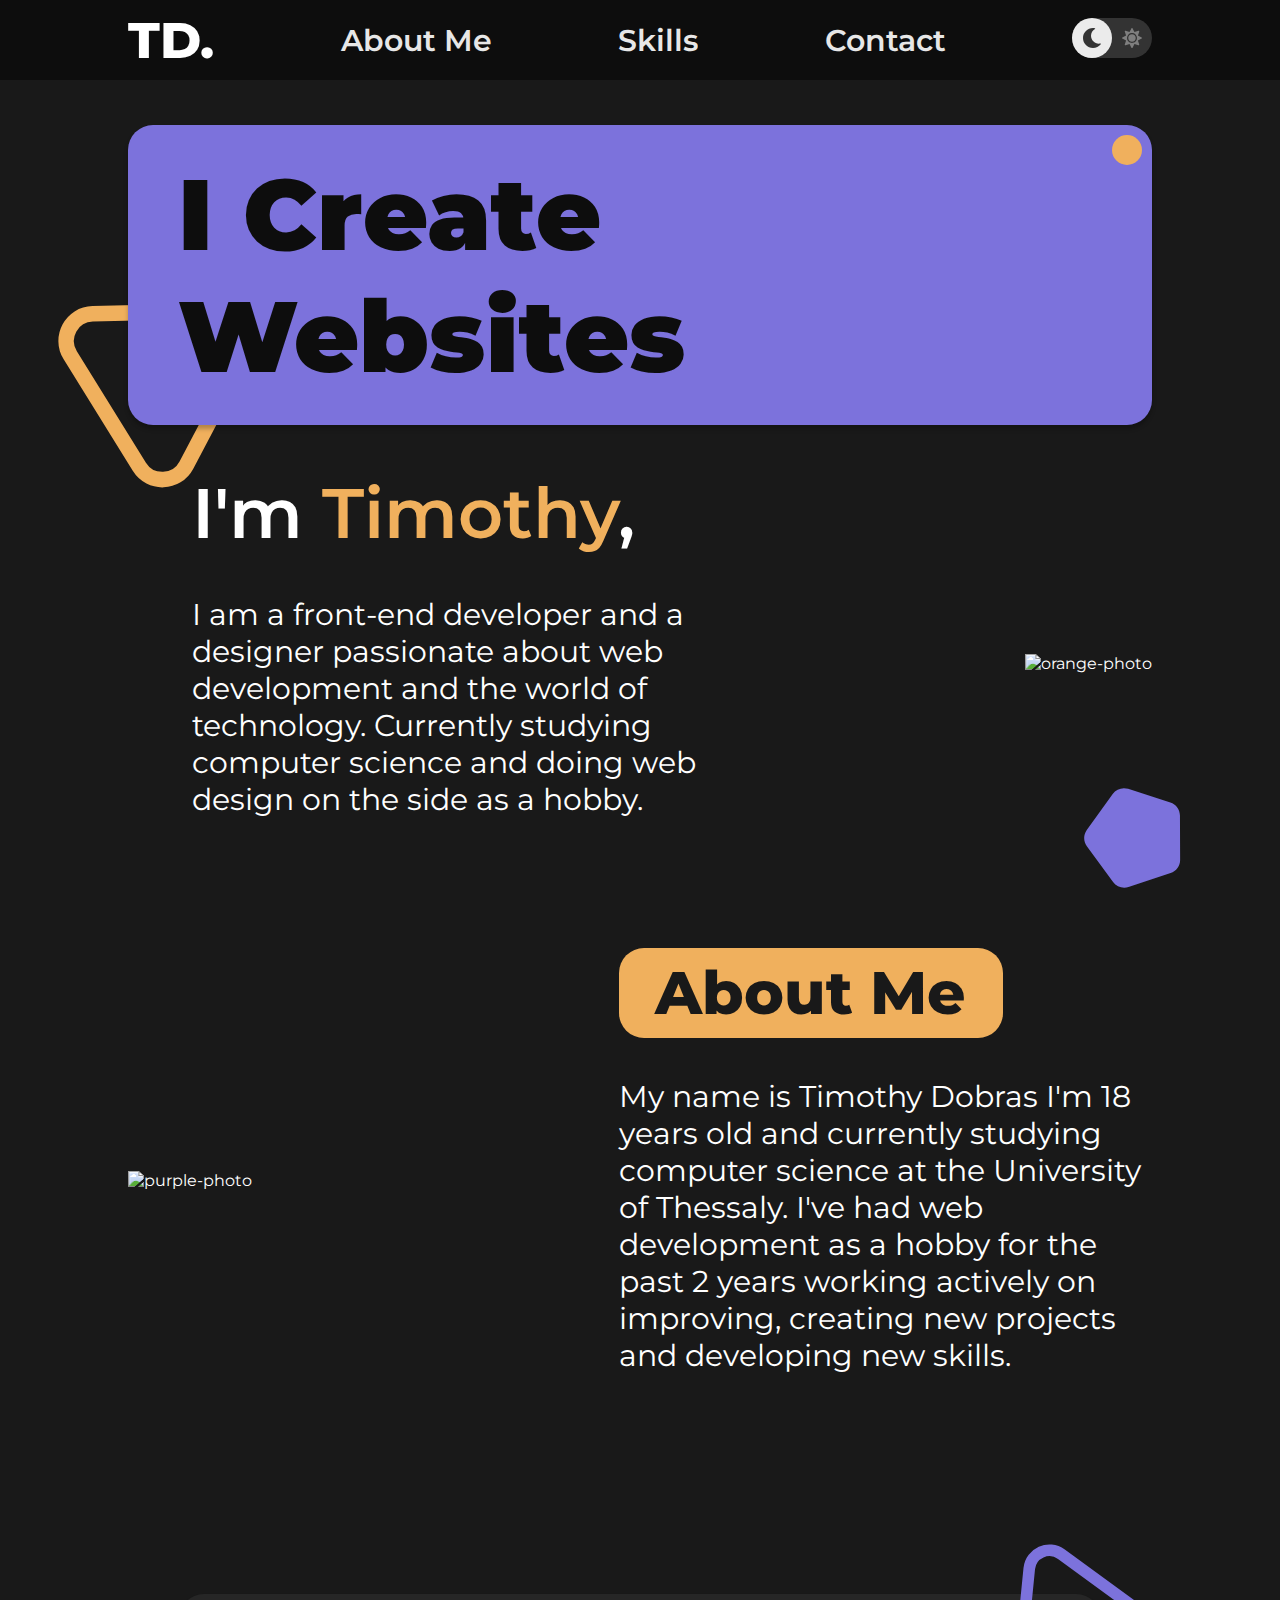
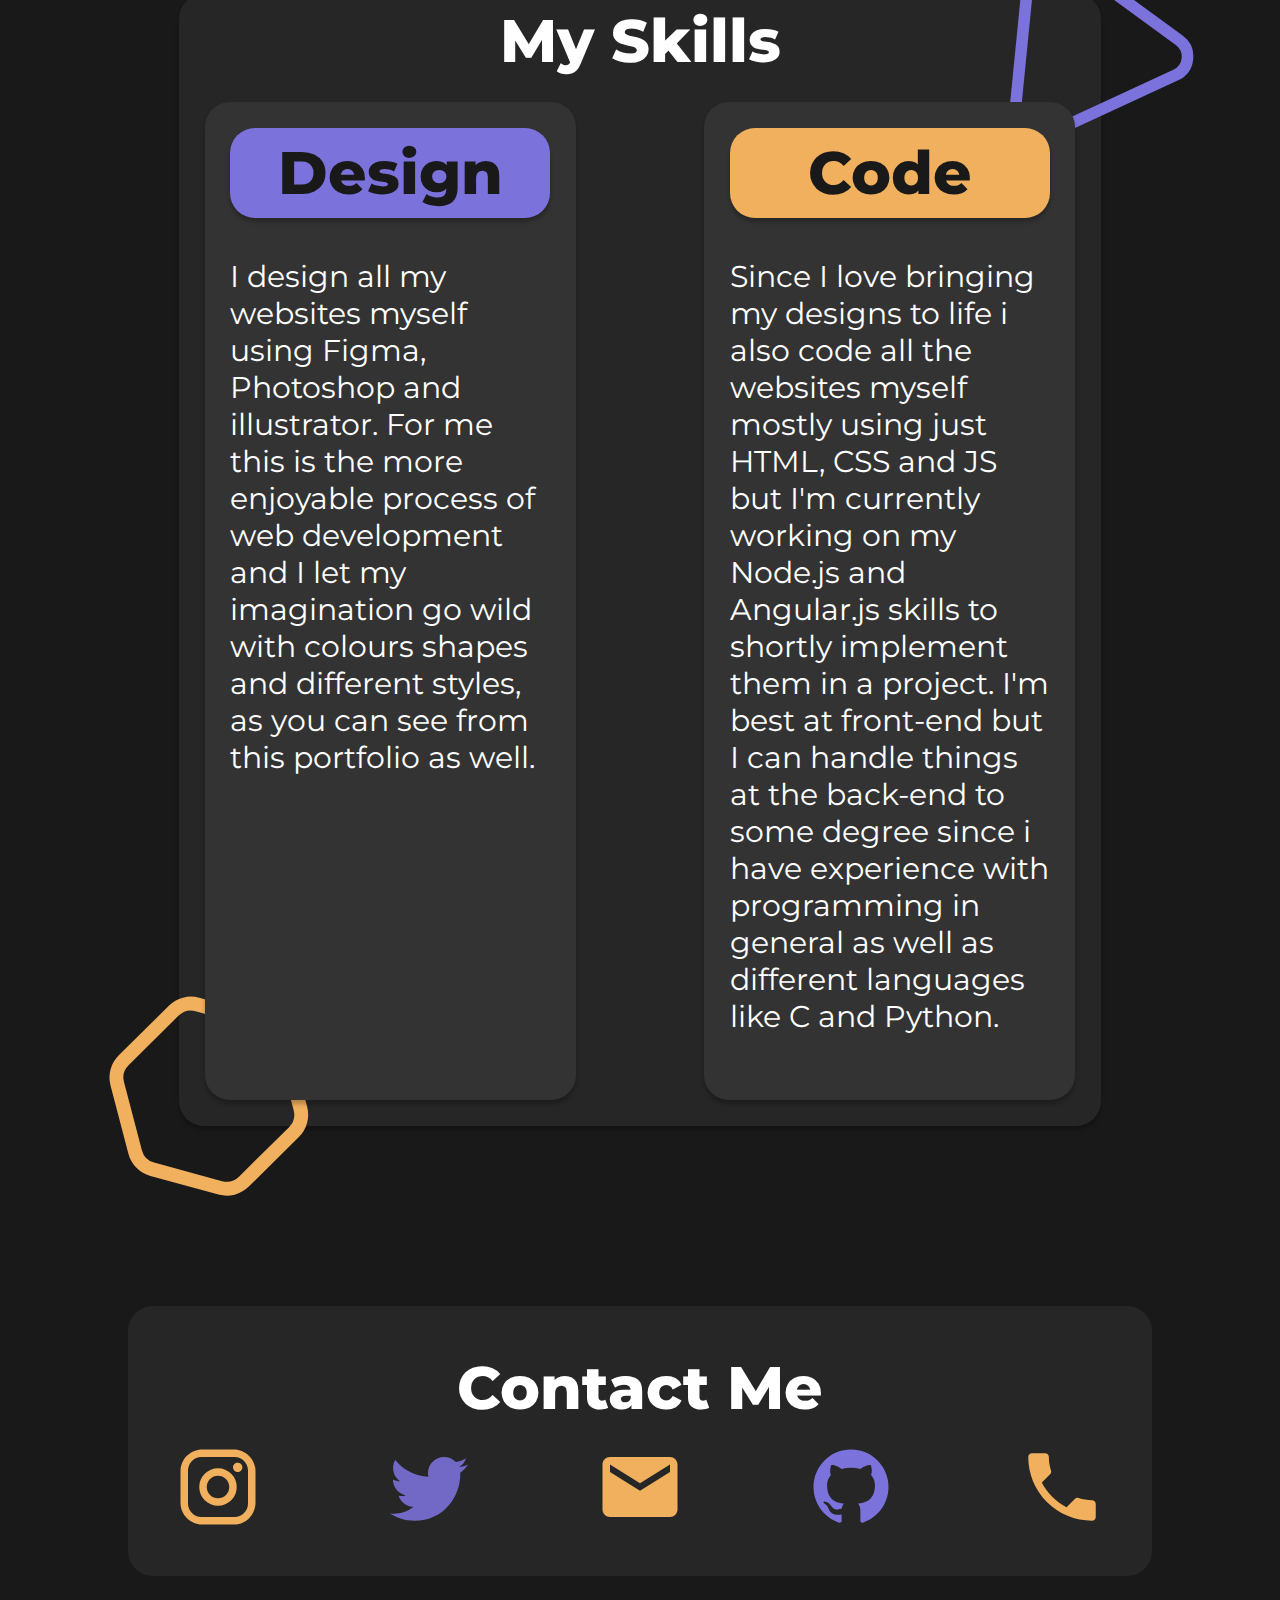
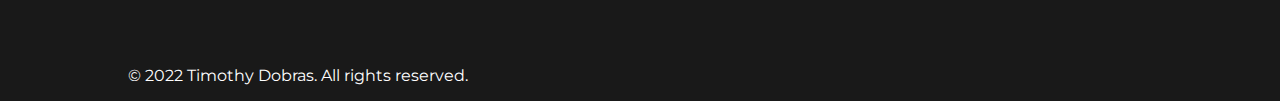
==== commit 0b3f02b2: "Bug fixes" ====
--- a/index.html
+++ b/index.html
@@ -143,10 +143,11 @@
 				</div>
 			</div>
 			<div class="my-skills" id="my-skills">
-				<h2 id= "skills">My Skills</h2>
+				
 				<svg width="319" height="345" viewBox="0 0 319 345" fill="none" xmlns="http://www.w3.org/2000/svg" id="triangle-purple">
 <path d="M60.071 331.616L288.461 226.044C312.687 214.846 315.968 181.743 294.413 166.006L91.1976 17.6456C69.3335 1.68342 38.4015 15.5222 35.7308 42.4609L10.5563 296.393C7.88559 323.332 35.4984 342.975 60.071 331.616Z" stroke="#7C72DC" stroke-width="20"/>
 </svg>
+<h2 id= "skills">My Skills</h2>
 <svg width="286" height="287" viewBox="0 0 286 287" fill="none" xmlns="http://www.w3.org/2000/svg"id="orange-hexagon">
 <path d="M223.853 38.8397L126.302 12.1634C114.24 8.86507 101.336 12.252 92.4483 21.0483L20.5706 92.1916C11.6834 100.988 8.16415 113.857 11.3384 125.952L37.0115 223.772C40.1858 235.866 49.5713 245.349 61.6328 248.647L159.184 275.324C171.245 278.622 184.15 275.235 193.037 266.439L264.915 195.295C273.802 186.499 277.321 173.629 274.147 161.535L248.474 63.7152C245.3 51.6205 235.914 42.138 223.853 38.8397Z" stroke="#F0B05D" stroke-width="20"/>
 </svg>
--- a/style.css
+++ b/style.css
@@ -191,6 +191,7 @@
 	#skills {
 		padding-top: 10px;
 		text-align: center;
+		z-index: 1;
 	}
 	.my-skills {
 		background: var(--black-higher);
@@ -199,6 +200,7 @@
 		position: relative;
 		width: 90%;
 		margin: 0 auto 20vh auto;
+		z-index: 1;
 	}
 	.card {
 		margin: 3vw;
@@ -245,6 +247,7 @@
 		right: -22vw;
 		height: 200px;
 		width: 200px;
+		z-index: 0;
 	}
 	#orange-hexagon {
 		position: absolute;
@@ -431,6 +434,7 @@
 	#skills {
 		padding-top: 10px;
 		text-align: center;
+		z-index: 1;
 	}
 	.my-skills {
 		background: var(--black-higher);
@@ -441,14 +445,14 @@
 		margin: 0 auto 20vh auto;
 	}
 	.card {
-		margin: 3vw;
 		height: auto;
 		width: auto;
+		margin: 2vw;
 		box-shadow: 0px 4px 4px rgba(0, 0, 0, 0.25);
 		border-radius: 25px;
 		background: var(--black-even-higher);
 		text-align: left;
-		padding: 4vw;
+		padding: 2vw;
 		z-index: 3;
 	}
 	.cards {
@@ -482,9 +486,10 @@
 	#triangle-purple {
 		position: absolute;
 		top: -6vh;
-		right: -10vw;
+		right: -12vw;
 		height: 200px;
 		width: 200px;
+		z-index: 0;
 	}
 	#orange-hexagon {
 		position: absolute;
@@ -592,8 +597,8 @@
 	#yellow-triangle {
 		position: absolute;
 		z-index: -1;
-		left: -10%;
-		top: 50%;
+		left: -70px;
+		bottom: -70px;
 	}
 
 	h3 {
@@ -629,8 +634,8 @@
 	}
 	#purple-pentagon {
 		position: absolute;
-		bottom: -2vh;
-		right: 8vw;
+		bottom: -30px;
+		right: -30px;
 		z-index: -1;
 	}
 	.about-me {
@@ -672,24 +677,24 @@
 		position: relative;
 	}
 	.card {
-		margin: 3vw;
-		height: auto;
-		width: 32vw;
+		height: auto;
+		width: 25vw;
 		box-shadow: 0px 4px 4px rgba(0, 0, 0, 0.25);
 		border-radius: 25px;
 		background: var(--black-even-higher);
 		text-align: left;
-		padding: 2vw;
 		z-index: 3;
 	}
 	.cards {
 		display: flex;
 		justify-content: space-between;
+		flex-wrap: no-warp;
+		flex-direction: row;
 	}
 	.design {
 		background-color: var(--purple-accent);
 		height: 10vh;
-		width: 28vw;
+		width: 25vw;
 		box-shadow: 0px 4px 4px rgba(0, 0, 0, 0.25);
 		border-radius: 25px;
 		text-align: center;
@@ -701,7 +706,7 @@
 	.code {
 		background-color: var(--orange-accent);
 		height: 10vh;
-		width: 28vw;
+		width: 25vw;
 		box-shadow: 0px 4px 4px rgba(0, 0, 0, 0.25);
 		border-radius: 25px;
 		text-align: center;
@@ -712,13 +717,13 @@
 	}
 	#triangle-purple {
 		position: absolute;
-		top: -10vh;
-		right: -10vw;
+		top: -50px;
+		right: -100px;
 	}
 	#orange-hexagon {
 		position: absolute;
-		bottom: -10vh;
-		left: -10vw;
+		bottom: -70px;
+		left: -70px;
 	}
 	.contact {
 		background: var(--black-higher);
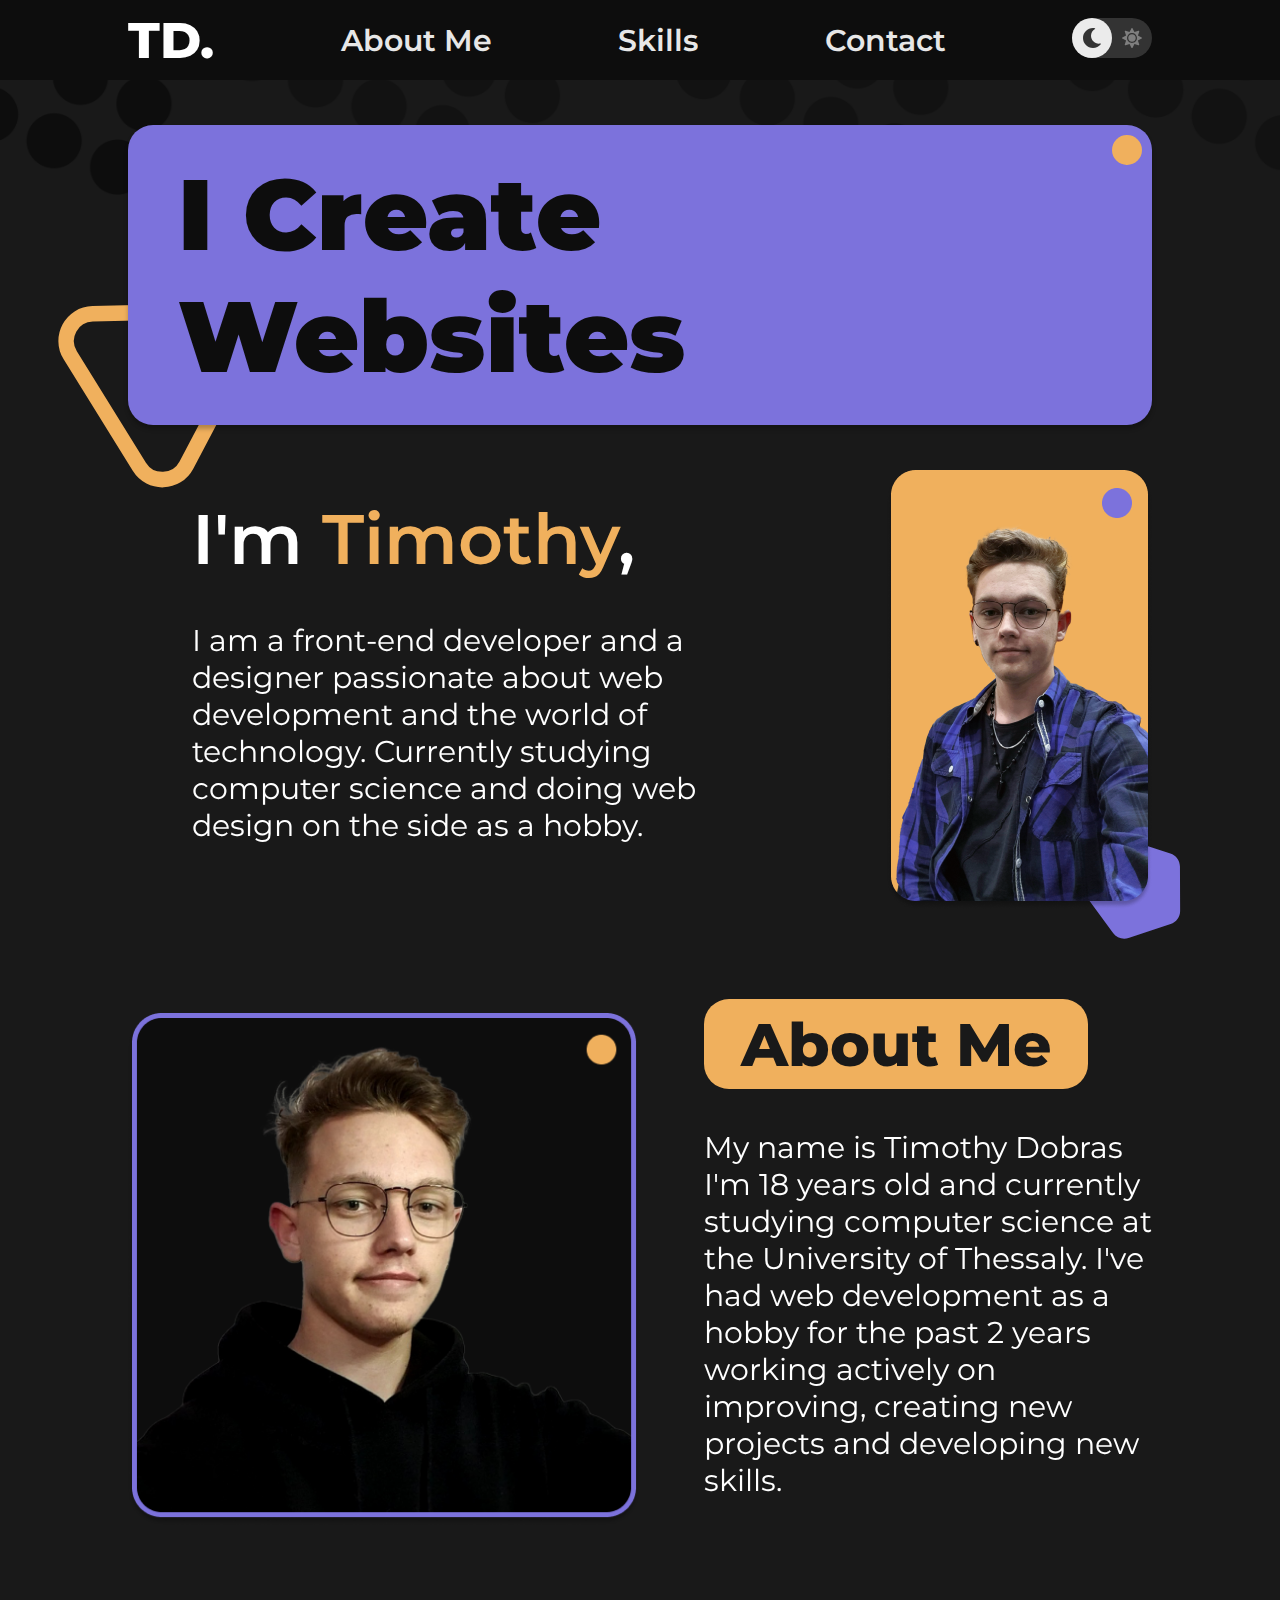
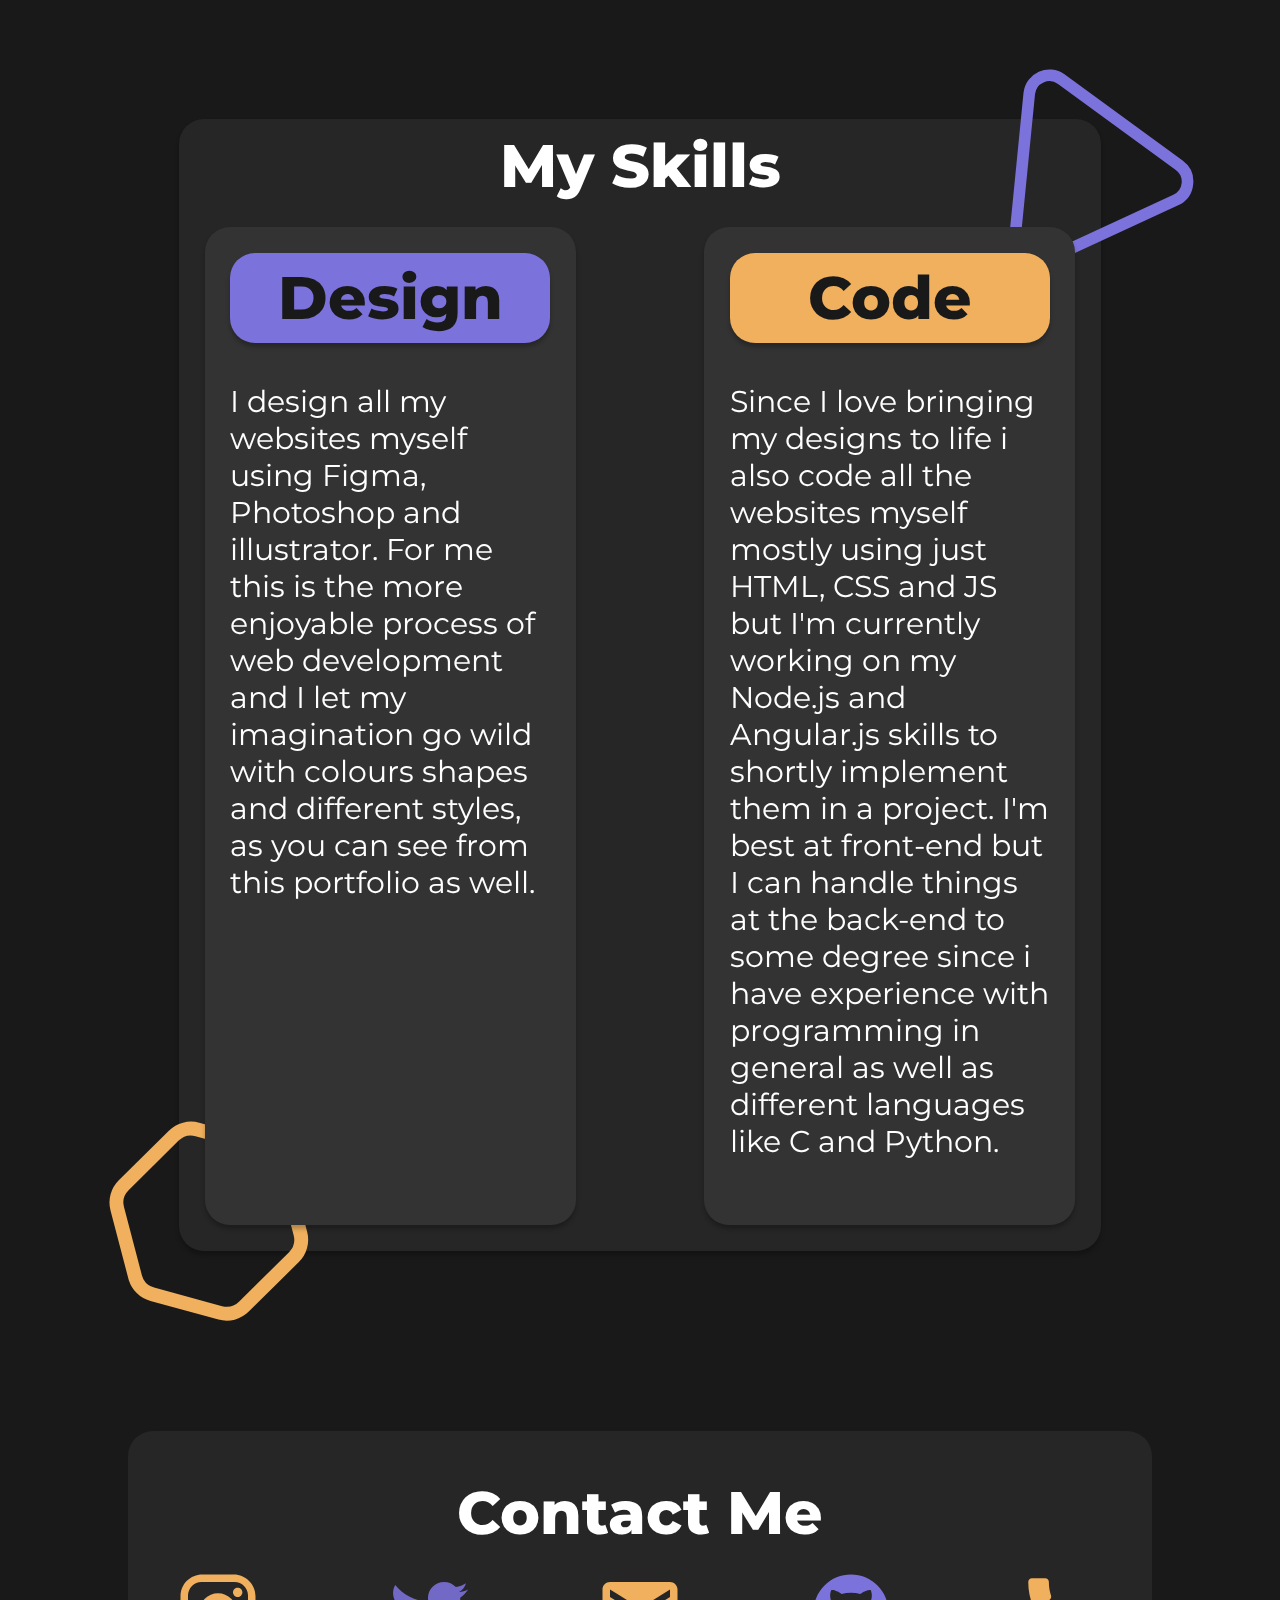
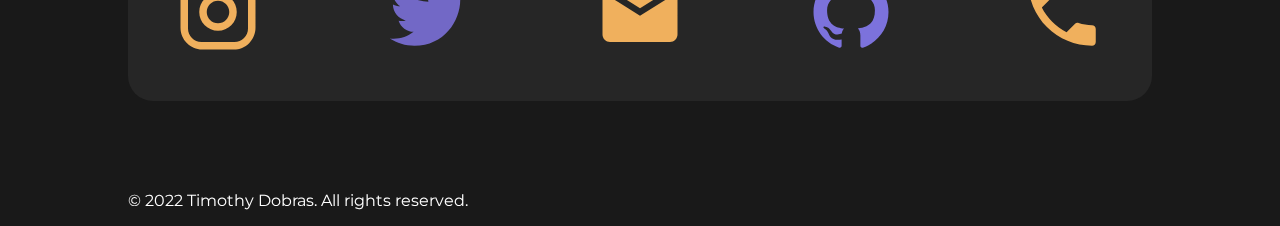
==== commit 73a5240a: "moved everything into folders" ====
--- a/index.html
+++ b/index.html
@@ -15,7 +15,7 @@
 		<meta name="viewport" content="width=device-width, initial-scale=1">
 	</head>
 	<body>
-		<img src="./dots.png" alt="dots" class="dots" />
+		<img src="./pngs/dots.png" alt="dots" class="dots" />
 		<div class="navbar"id="top-of-page">
 			<div class="container flex-container">
 				<a href="#top-of-page" class="flex-item logo">TD.</a>
@@ -113,7 +113,7 @@
 					</h4>
 				</div>
 				<img
-					src="./Orange Photo.png"
+					src="./pngs/Orange Photo.png"
 					alt="orange-photo"
 					id="orange-photo"
 				/>
@@ -132,7 +132,7 @@
 				</svg>
 			</div>
 			<div class="about-me" id="about-me-link">
-				<img src="./Purple Photo.png" alt="purple-photo" class="purple-photo"/>
+				<img src="./pngs/Purple Photo.png" alt="purple-photo" class="purple-photo"/>
 				<div class="about-me-text">
 					<div class="about-me-title">
 						<h2>About Me</h2>
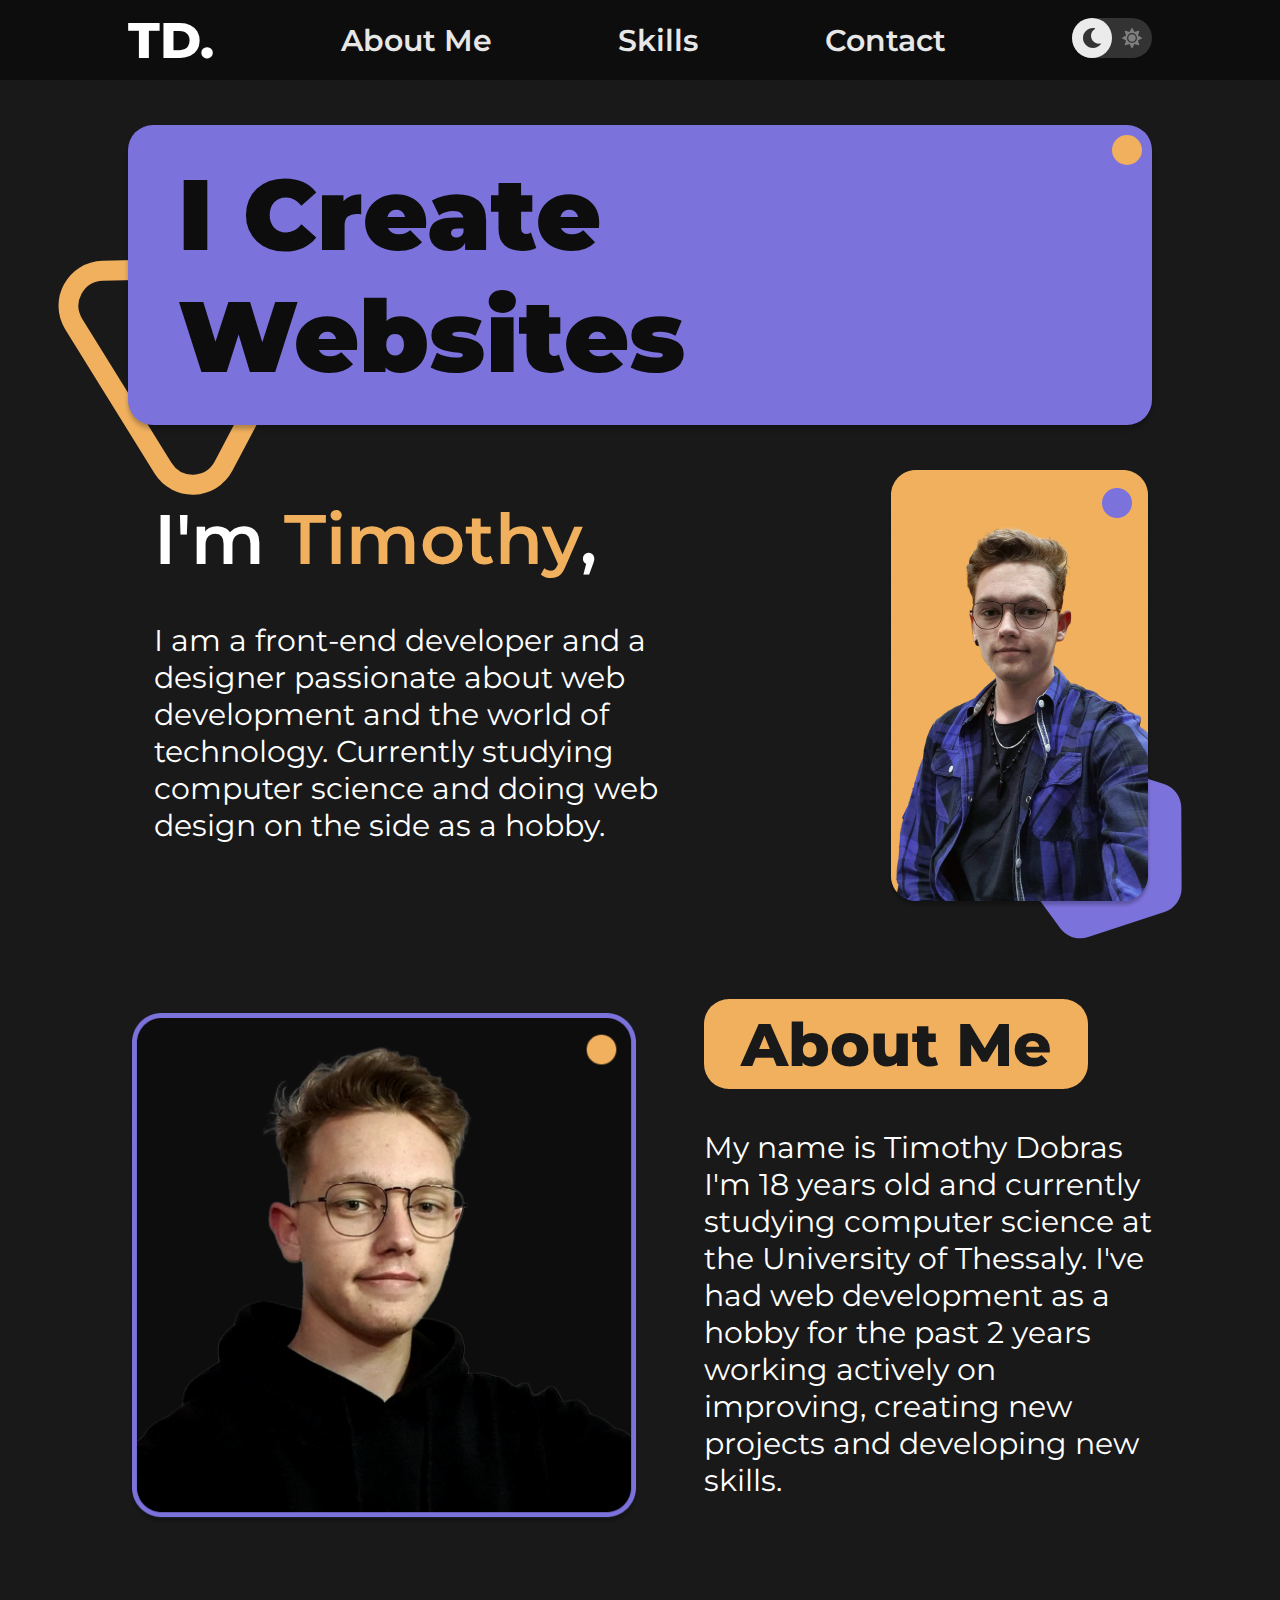
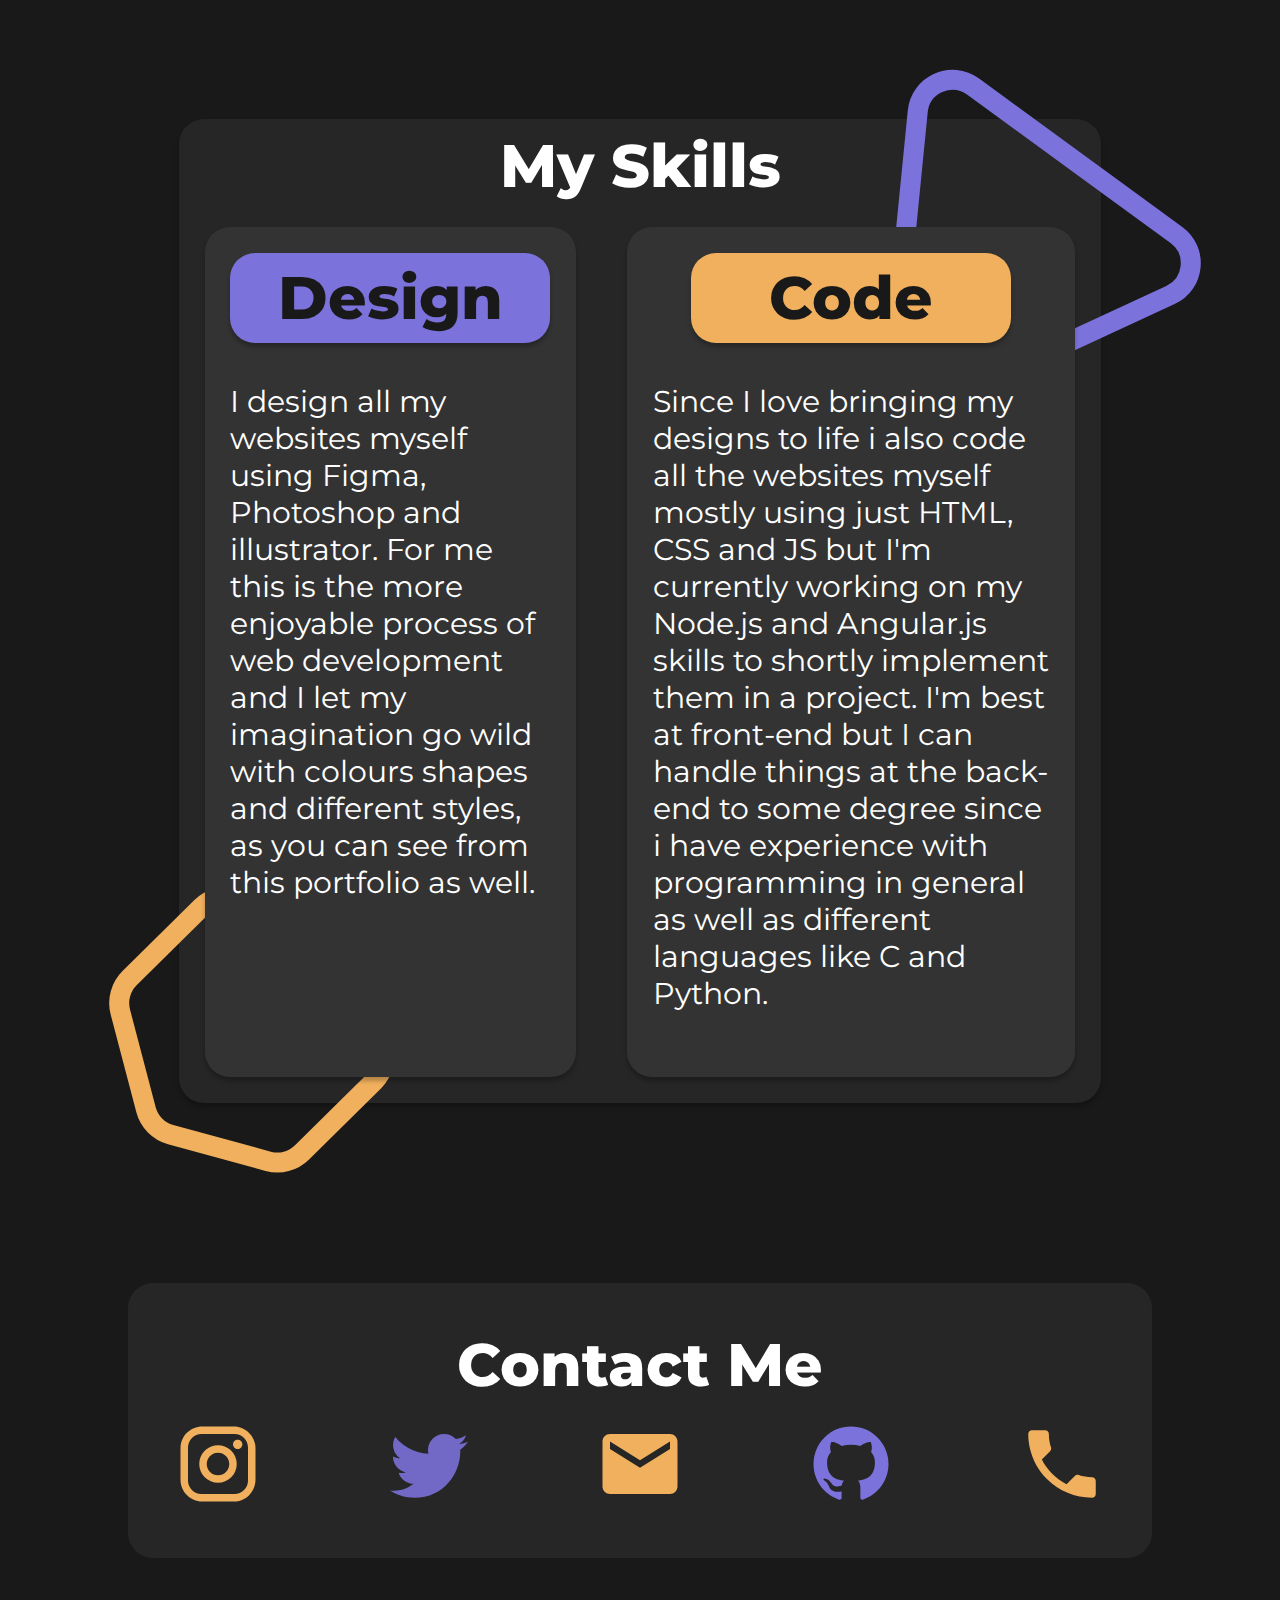
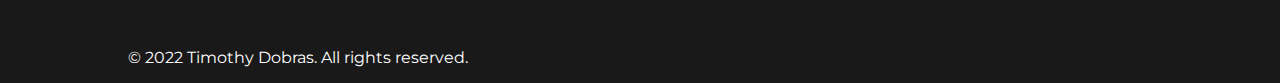
==== commit 019cddc2: "Better Css" ====
--- a/index.html
+++ b/index.html
@@ -15,7 +15,6 @@
 		<meta name="viewport" content="width=device-width, initial-scale=1">
 	</head>
 	<body>
-		<img src="./pngs/dots.png" alt="dots" class="dots" />
 		<div class="navbar"id="top-of-page">
 			<div class="container flex-container">
 				<a href="#top-of-page" class="flex-item logo">TD.</a>
--- a/style.css
+++ b/style.css
@@ -32,716 +32,387 @@
 	max-width: 100%;
 	overflow-x: hidden;
 }
+.navbar {
+	height: 80px;
+	width: 100vw;
+	background-color: var(--navbar-black);
+	z-index: 3;
+}
+.container {
+	height: 100%;
+	margin: 0 auto;
+}
+.logo {
+	font-weight: 800;
+	text-decoration: none;
+	color: var(--text-color);
+}
+.nav-item {
+	font-weight: 600;
+	text-decoration: none;
+	color: var(--text-color);
+	opacity: 90%;
+}
+.flex-container {
+	display: flex;
+	flex-direction: row;
+	justify-content: space-between;
+	align-items: center;
+}
+.purple-title {
+	margin-top: 5vh;
+	background: #7c72dc;
+	box-shadow: 0px 4px 4px rgba(0, 0, 0, 0.25);
+	border-radius: 25px;
+	position: relative;
+	color: var(--navbar-black);
+}
+.main-title {
+	position: absolute;
+	top: 50%;
+	transform: translate(0, -50%);
+}
+h1 {
+	width: 70%;
+	font-weight: 900;
+	margin-left: 50px;
+}
+.orange-circle {
+	position: absolute;
+	right: 10px;
+	top: 10px;
+}
+.dark-mode-switch {
+	position: relative;
+}
+#active-switch {
+	position: absolute;
+	left: 0;
+}
+#yellow-triangle {
+	position: absolute;
+	z-index: -1;
+	left: -70px;
+	bottom: -70px;
+}
+h3 {
+	font-weight: 600;
+	margin: 0;
+	padding: 0;
+}
+.main-info {
+	display: flex;
+	justify-content: space-between;
+	align-items: center;
+	margin-bottom: 10vh;
+	position: relative;
+}
+.orange-text {
+	margin: 0 2vw;
+}
+#name {
+	color: var(--orange-accent);
+}
+h4 {
+	font-weight: normal;
+}
+.small-desc {
+	font-weight: normal;
+}
+#orange-photo {
+	max-width: 30vw;
+	height: auto;
+}
+#purple-pentagon {
+	position: absolute;
+	bottom: -30px;
+	right: -30px;
+	z-index: -1;
+}
+.purple-photo {
+	height: auto;
+}
+.about-me {
+	margin-bottom: 20vh;
+	display: flex;
+	align-items: center;
+}
+.about-me-title {
+	background-color: var(--orange-accent);
+	border-radius: 25px;
+	font-weight: 800;
+	color: var(--background-color);
+	display: flex;
+	align-items: center;
+	justify-content: center;
+}
+h2 {
+	font-weight: 800;
+	margin: 0;
+}
+#skills {
+	padding-top: 10px;
+	text-align: center;
+	z-index: 1;
+}
+.my-skills {
+	background: var(--black-higher);
+	box-shadow: 0px 4px 4px rgba(0, 0, 0, 0.25);
+	border-radius: 25px;
+	position: relative;
+	width: 90%;
+	z-index: 1;
+}
+.card {
+	height: auto;
+	width: auto;
+	box-shadow: 0px 4px 4px rgba(0, 0, 0, 0.25);
+	border-radius: 25px;
+	background: var(--black-even-higher);
+	text-align: left;
+	z-index: 1;
+}
+.cards {
+	display: flex;
+}
+.design {
+	background-color: var(--purple-accent);
+	box-shadow: 0px 4px 4px rgba(0, 0, 0, 0.25);
+	border-radius: 25px;
+	display: flex;
+	align-items: center;
+	justify-content: center;
+	color: var(--background-color);
+	margin: 0 auto;
+}
+.code {
+	background-color: var(--orange-accent);
+	box-shadow: 0px 4px 4px rgba(0, 0, 0, 0.25);
+	border-radius: 25px;
+	display: flex;
+	align-items: center;
+	justify-content: center;
+	color: var(--background-color);
+	margin: 0 auto;
+}
+#triangle-purple {
+	position: absolute;
+	top: -50px;
+	right: -100px;
+	z-index: -1;
+}
+#orange-hexagon {
+	position: absolute;
+	bottom: -70px;
+	left: -70px;
+}
+.contact {
+	background: var(--black-higher);
+	text-align: center;
+	padding: 5vh;
+	margin-bottom: 10vh;
+	height: auto;
+	border-radius: 25px;
+}
+#contact {
+	margin-bottom: 2vh;
+}
+.socials {
+	display: flex;
+	justify-content: space-between;
+	flex-wrap: wrap;
+}
+.social {
+	height: 10vh;
+	width: 10vh;
+}
 @media only screen and (max-width: 768px) {
-	.navbar {
-		height: 80px;
-		width: 100vw;
-		background-color: var(--navbar-black);
-		z-index: 3;
-	}
 	.container {
 		width: 90%;
-		height: 100%;
-		margin: 0 auto;
-		position: relative;
-	}
-	.dots {
-		position: fixed;
-		top: 0px;
-		left: 0;
-		z-index: -1;
-		width: 100vw;
-		opacity: 0;
 	}
 	.logo {
 		font-size: 35px;
-		font-weight: 800;
-		text-decoration: none;
-		color: var(--text-color);
 	}
 	.nav-item {
 		font-size: 15px;
-		font-weight: 600;
-		text-decoration: none;
-		color: var(--text-color);
-		opacity: 90%;
-	}
-	.flex-container {
-		display: flex;
-		flex-direction: row;
-		justify-content: space-between;
-		align-items: center;
 	}
 	.flex-item {
 		flex: none;
 	}
 	.purple-title {
-		margin-top: 5vh;
 		margin-bottom: 10vh;
 		height: 200px;
-		background: #7c72dc;
-		box-shadow: 0px 4px 4px rgba(0, 0, 0, 0.25);
-		border-radius: 25px;
-		position: relative;
-		color: var(--navbar-black);
-	}
-	.main-title {
-		position: absolute;
-		top: 50%;
-		transform: translate(0, -50%);
 	}
 	h1 {
-		width: 50%;
 		font-size: 50px;
-		font-weight: 900;
-		margin-left: 50px;
-	}
-	.orange-circle {
-		position: absolute;
-		right: 10px;
-		top: 10px;
-	}
-	.dark-mode-switch {
-		position: relative;
-	}
-	#active-switch {
-		position: absolute;
-		left: 0;
-	}
-	#yellow-triangle {
-		position: absolute;
-		z-index: -1;
-		left: -20%;
-		top: 30%;
-		width: 200px;
-		height: 200px;
-	}
-
+	}
 	h3 {
-		font-weight: 600;
 		font-size: 30px;
-		margin: 0;
-		padding: 0;
-	}
-	.main-info {
-		display: flex;
-		justify-content: space-between;
-		align-items: center;
-		margin-bottom: 10vh;
-	}
-	.orange-text {
-		margin: 0 2vw;
-	}
-	#name {
-		color: var(--orange-accent);
 	}
 	h4 {
-		font-weight: normal;
 		font-size: 18px;
 	}
 	.small-desc {
-		font-weight: normal;
 		font-size: 18px;
 		width: 50vw;
-	}
-	#orange-photo {
-		max-width: 30vw;
-		height: auto;
-	}
-	#purple-pentagon {
-		position: absolute;
-		bottom: 15vh;
-		right: 0vw;
-		z-index: -1;
-		height: 100px;
-		width: 100px;
 	}
 	.purple-photo {
 		width: 80vw;
-		height: auto;
 	}
 	.about-me {
-		margin-bottom: 20vh;
 		display: flex;
 		flex-direction: column;
-		align-items: center;
 		justify-content: center;
 	}
 	.about-me-title {
 		width: 80vw;
 		height: 8vh;
-		background-color: var(--orange-accent);
-		border-radius: 25px;
-		font-weight: 800;
+	}
+	h2 {
 		font-size: 40px;
-		color: var(--background-color);
-		display: flex;
-		align-items: center;
-		justify-content: center;
-	}
-	h2 {
-		font-weight: 800;
-		font-size: 40px;
-		margin: 0;
 	}
 	.about-me-text {
 		width: 80vw;
 		margin: 0 auto;
 	}
-	#skills {
-		padding-top: 10px;
-		text-align: center;
-		z-index: 1;
-	}
 	.my-skills {
-		background: var(--black-higher);
-		box-shadow: 0px 4px 4px rgba(0, 0, 0, 0.25);
-		border-radius: 25px;
-		position: relative;
-		width: 90%;
 		margin: 0 auto 20vh auto;
-		z-index: 1;
 	}
 	.card {
 		margin: 3vw;
-		height: auto;
-		width: auto;
-		box-shadow: 0px 4px 4px rgba(0, 0, 0, 0.25);
-		border-radius: 25px;
-		background: var(--black-even-higher);
-		text-align: left;
 		padding: 4vw;
-		z-index: 3;
 	}
 	.cards {
-		display: flex;
 		flex-direction: column;
 	}
 	.design {
-		background-color: var(--purple-accent);
 		height: 8vh;
 		width: 50vw;
-		box-shadow: 0px 4px 4px rgba(0, 0, 0, 0.25);
-		border-radius: 25px;
-		display: flex;
-		align-items: center;
-		justify-content: center;
-		color: var(--background-color);
-		margin: 0 auto;
 	}
 	.code {
-		background-color: var(--orange-accent);
 		height: 8vh;
 		width: 50vw;
-		box-shadow: 0px 4px 4px rgba(0, 0, 0, 0.25);
-		border-radius: 25px;
-		color: var(--background-color);
-		display: flex;
-		align-items: center;
-		justify-content: center;
-		margin: 0 auto;
-	}
-	#triangle-purple {
-		position: absolute;
-		top: -6vh;
-		right: -22vw;
-		height: 200px;
-		width: 200px;
-		z-index: 0;
-	}
-	#orange-hexagon {
-		position: absolute;
-		bottom: -10vw;
-		left: -10vw;
-		height: 200px;
-		width: 200px;
-	}
-	.contact {
-		background: var(--black-higher);
-		text-align: center;
-		padding: 5vh;
-		margin-bottom: 10vh;
-		height: auto;
-		border-radius: 25px;
-	}
-	#contact {
-		margin-bottom: 2vh;
-	}
-	.socials {
-		display: flex;
-		justify-content: space-between;
-		flex-wrap: wrap;
-	}
-	.social {
-		height: 10vh;
-		width: 10vh;
 	}
 }
 @media only screen and (min-width: 768px) {
-	.navbar {
-		height: 80px;
-		width: 100vw;
-		background-color: var(--navbar-black);
-		z-index: 3;
-	}
 	.container {
 		width: 90%;
-		height: 100%;
-		margin: 0 auto;
-		position: relative;
-	}
-	.dots {
-		position: fixed;
-		top: 0px;
-		left: 0;
-		z-index: -1;
-		width: 100vw;
 	}
 	.logo {
 		font-size: 50px;
-		font-weight: 800;
-		text-decoration: none;
-		color: var(--text-color);
 	}
 	.nav-item {
 		font-size: 25px;
-		font-weight: 600;
-		text-decoration: none;
-		color: var(--text-color);
-		opacity: 90%;
-	}
-	.flex-container {
-		display: flex;
-		flex-direction: row;
-		justify-content: space-between;
-		align-items: center;
 	}
 	.flex-item {
 		flex: none;
 	}
 	.purple-title {
-		margin-top: 5vh;
 		margin-bottom: 10vh;
 		height: 250px;
-		background: #7c72dc;
-		box-shadow: 0px 4px 4px rgba(0, 0, 0, 0.25);
-		border-radius: 25px;
-		position: relative;
-		color: var(--navbar-black);
-	}
-	.main-title {
-		position: absolute;
-		top: 50%;
-		transform: translate(0, -50%);
 	}
 	h1 {
-		width: 50%;
-		font-size: 65px;
-		font-weight: 900;
-		margin-left: 50px;
-	}
-	.orange-circle {
-		position: absolute;
-		right: 10px;
-		top: 10px;
-	}
-	.dark-mode-switch {
-		position: relative;
-	}
-	#active-switch {
-		position: absolute;
-		left: 0;
-	}
-	#yellow-triangle {
-		position: absolute;
-		z-index: -1;
-		left: -10vw;
-		bottom: -10vh;
-		width: 200px;
-		height: 200px;
-	}
-
+		font-size: 70px;
+	}
 	h3 {
-		font-weight: 600;
 		font-size: 50px;
-		margin: 0;
-		padding: 0;
-	}
-	.main-info {
-		display: flex;
-		justify-content: space-between;
-		align-items: center;
-		margin-bottom: 10vh;
-		position: relative;
-	}
-	.orange-text {
-		margin: 0 2vw;
-	}
-	#name {
-		color: var(--orange-accent);
 	}
 	h4 {
-		font-weight: normal;
 		font-size: 25px;
 	}
 	.small-desc {
-		font-weight: normal;
 		font-size: 25px;
 		width: 40vw;
 	}
-	#orange-photo {
-		max-width: 30vw;
-		height: auto;
-	}
-	#purple-pentagon {
-		position: absolute;
-		bottom: -4vh;
-		right: -4vw;
-		z-index: -1;
-		height: 100px;
-		width: 100px;
-	}
 	.purple-photo {
 		width: 40vw;
-		height: auto;
-	}
-	.about-me {
-		margin-bottom: 20vh;
-		align-items: center;
-		display: flex;
 	}
 	.about-me-title {
 		width: 40vw;
 		height: 10vh;
-		background-color: var(--orange-accent);
-		border-radius: 25px;
-		font-weight: 800;
-		display: flex;
-		align-self: flex-start;
-		justify-content: center;
-		align-items: center;
-		color: var(--background-color);
 	}
 	h2 {
-		font-weight: 800;
 		font-size: 40px;
-		margin: 0;
 	}
 	.about-me-text {
 		width: 80vw;
 		margin-left: 5vw;
 	}
-	#skills {
-		padding-top: 10px;
-		text-align: center;
-		z-index: 1;
-	}
 	.my-skills {
-		background: var(--black-higher);
-		box-shadow: 0px 4px 4px rgba(0, 0, 0, 0.25);
-		border-radius: 25px;
-		position: relative;
-		width: 90%;
 		margin: 0 auto 20vh auto;
 	}
 	.card {
-		height: auto;
-		width: auto;
 		margin: 2vw;
-		box-shadow: 0px 4px 4px rgba(0, 0, 0, 0.25);
-		border-radius: 25px;
-		background: var(--black-even-higher);
-		text-align: left;
 		padding: 2vw;
-		z-index: 3;
 	}
 	.cards {
-		display: flex;
 		flex-direction: column;
 	}
 	.design {
-		background-color: var(--purple-accent);
 		height: 8vh;
 		width: 50vw;
-		box-shadow: 0px 4px 4px rgba(0, 0, 0, 0.25);
-		border-radius: 25px;
-		display: flex;
-		align-items: center;
-		justify-content: center;
-		color: var(--background-color);
-		margin: 0 auto;
 	}
 	.code {
-		background-color: var(--orange-accent);
 		height: 8vh;
 		width: 50vw;
-		box-shadow: 0px 4px 4px rgba(0, 0, 0, 0.25);
-		border-radius: 25px;
-		color: var(--background-color);
-		display: flex;
-		align-items: center;
-		justify-content: center;
-		margin: 0 auto;
-	}
-	#triangle-purple {
-		position: absolute;
-		top: -6vh;
-		right: -12vw;
-		height: 200px;
-		width: 200px;
-		z-index: 0;
-	}
-	#orange-hexagon {
-		position: absolute;
-		bottom: -10vw;
-		left: -10vw;
-		height: 200px;
-		width: 200px;
-	}
-	.contact {
-		background: var(--black-higher);
-		text-align: center;
-		padding: 5vh;
-		margin-bottom: 10vh;
-		height: auto;
-		border-radius: 25px;
-	}
-	#contact {
-		margin-bottom: 2vh;
-	}
-	.socials {
-		display: flex;
-		justify-content: space-between;
-		flex-wrap: wrap;
-	}
-	.social {
-		height: 10vh;
-		width: 10vh;
 	}
 }
 
 @media only screen and (min-width: 1200px) {
-	.navbar {
-		height: 80px;
-		width: 100vw;
-		background-color: var(--navbar-black);
-		z-index: 3;
-	}
 	.container {
 		width: 80%;
-		height: 100%;
-		margin: 0 auto;
-	}
-	.dots {
-		position: fixed;
-		top: -50px;
-		left: 0;
-		z-index: -1;
-		width: 100vw;
 	}
 	.logo {
 		font-size: 50px;
-		font-weight: 800;
-		text-decoration: none;
-		color: var(--text-color);
 	}
 	.nav-item {
 		font-size: 30px;
-		font-weight: 600;
-		text-decoration: none;
-		color: var(--text-color);
-		opacity: 90%;
-	}
-	.flex-container {
-		display: flex;
-		flex-direction: row;
-		justify-content: space-between;
-		align-items: center;
 	}
 	.flex-item {
 		flex: none;
 	}
 	.purple-title {
-		margin-top: 5vh;
 		margin-bottom: 5vh;
 		height: 300px;
-		background: #7c72dc;
-		box-shadow: 0px 4px 4px rgba(0, 0, 0, 0.25);
-		border-radius: 25px;
-		position: relative;
-		color: var(--navbar-black);
-	}
-	.main-title {
-		position: absolute;
-		top: 50%;
-		transform: translate(0, -50%);
 	}
 	h1 {
-		width: 50%;
 		font-size: 100px;
-		font-weight: 900;
-		margin-left: 50px;
-	}
-	.orange-circle {
-		position: absolute;
-		right: 10px;
-		top: 10px;
-	}
-	.dark-mode-switch {
-		position: relative;
-	}
-	#active-switch {
-		position: absolute;
-		left: 0;
-	}
-	#yellow-triangle {
-		position: absolute;
-		z-index: -1;
-		left: -70px;
-		bottom: -70px;
-	}
-
+	}
 	h3 {
-		font-weight: 600;
 		font-size: 70px;
-		margin: 0;
-		padding: 0;
-	}
-	.main-info {
-		display: flex;
-		justify-content: space-between;
-		align-items: center;
-		margin-bottom: 10vh;
-	}
-	.orange-text {
-		margin: 0 5vw;
-	}
-	#name {
-		color: var(--orange-accent);
 	}
 	h4 {
-		font-weight: normal;
 		font-size: 30px;
 	}
 	.small-desc {
-		font-weight: normal;
 		font-size: 30px;
 		width: 40vw;
-	}
-	#orange-photo {
-		max-width: 30vw;
-		height: auto;
-	}
-	#purple-pentagon {
-		position: absolute;
-		bottom: -30px;
-		right: -30px;
-		z-index: -1;
-	}
-	.about-me {
-		margin-bottom: 20vh;
-		align-items: center;
-		display: flex;
 	}
 	.about-me-title {
 		width: 30vw;
 		height: 10vh;
-		background-color: var(--orange-accent);
-		border-radius: 25px;
-		font-weight: 800;
-		font-size: 70px;
-		display: flex;
-		align-self: flex-start;
-		justify-content: center;
-		align-items: center;
-		color: var(--background-color);
 	}
 	h2 {
-		font-weight: 800;
 		font-size: 60px;
-		margin: 0;
 	}
 	.about-me-text {
 		width: 50vw;
 		margin: 0 0 0 5vw;
 	}
-	#skills {
-		padding-top: 10px;
-		text-align: center;
-	}
 	.my-skills {
-		background: var(--black-higher);
-		box-shadow: 0px 4px 4px rgba(0, 0, 0, 0.25);
-		border-radius: 25px;
 		margin-bottom: 20vh;
-		position: relative;
-	}
-	.card {
-		height: auto;
-		width: 25vw;
-		box-shadow: 0px 4px 4px rgba(0, 0, 0, 0.25);
-		border-radius: 25px;
-		background: var(--black-even-higher);
-		text-align: left;
-		z-index: 3;
 	}
 	.cards {
-		display: flex;
 		justify-content: space-between;
 		flex-wrap: no-warp;
 		flex-direction: row;
 	}
 	.design {
-		background-color: var(--purple-accent);
 		height: 10vh;
 		width: 25vw;
-		box-shadow: 0px 4px 4px rgba(0, 0, 0, 0.25);
-		border-radius: 25px;
-		text-align: center;
-		display: flex;
-		align-items: center;
-		justify-content: center;
-		color: var(--background-color);
 	}
 	.code {
-		background-color: var(--orange-accent);
 		height: 10vh;
 		width: 25vw;
-		box-shadow: 0px 4px 4px rgba(0, 0, 0, 0.25);
-		border-radius: 25px;
-		text-align: center;
-		color: var(--background-color);
-		display: flex;
-		align-items: center;
-		justify-content: center;
-	}
-	#triangle-purple {
-		position: absolute;
-		top: -50px;
-		right: -100px;
-	}
-	#orange-hexagon {
-		position: absolute;
-		bottom: -70px;
-		left: -70px;
-	}
-	.contact {
-		background: var(--black-higher);
-		text-align: center;
-		padding: 5vh;
-		margin-bottom: 10vh;
-		height: 20vh;
-		border-radius: 25px;
-	}
-	#contact {
-		margin-bottom: 2vh;
-	}
-	.socials {
-		display: flex;
-		justify-content: space-between;
-	}
-	.social {
-		height: 10vh;
-		width: 10vh;
-	}
-}
+	}
+}
